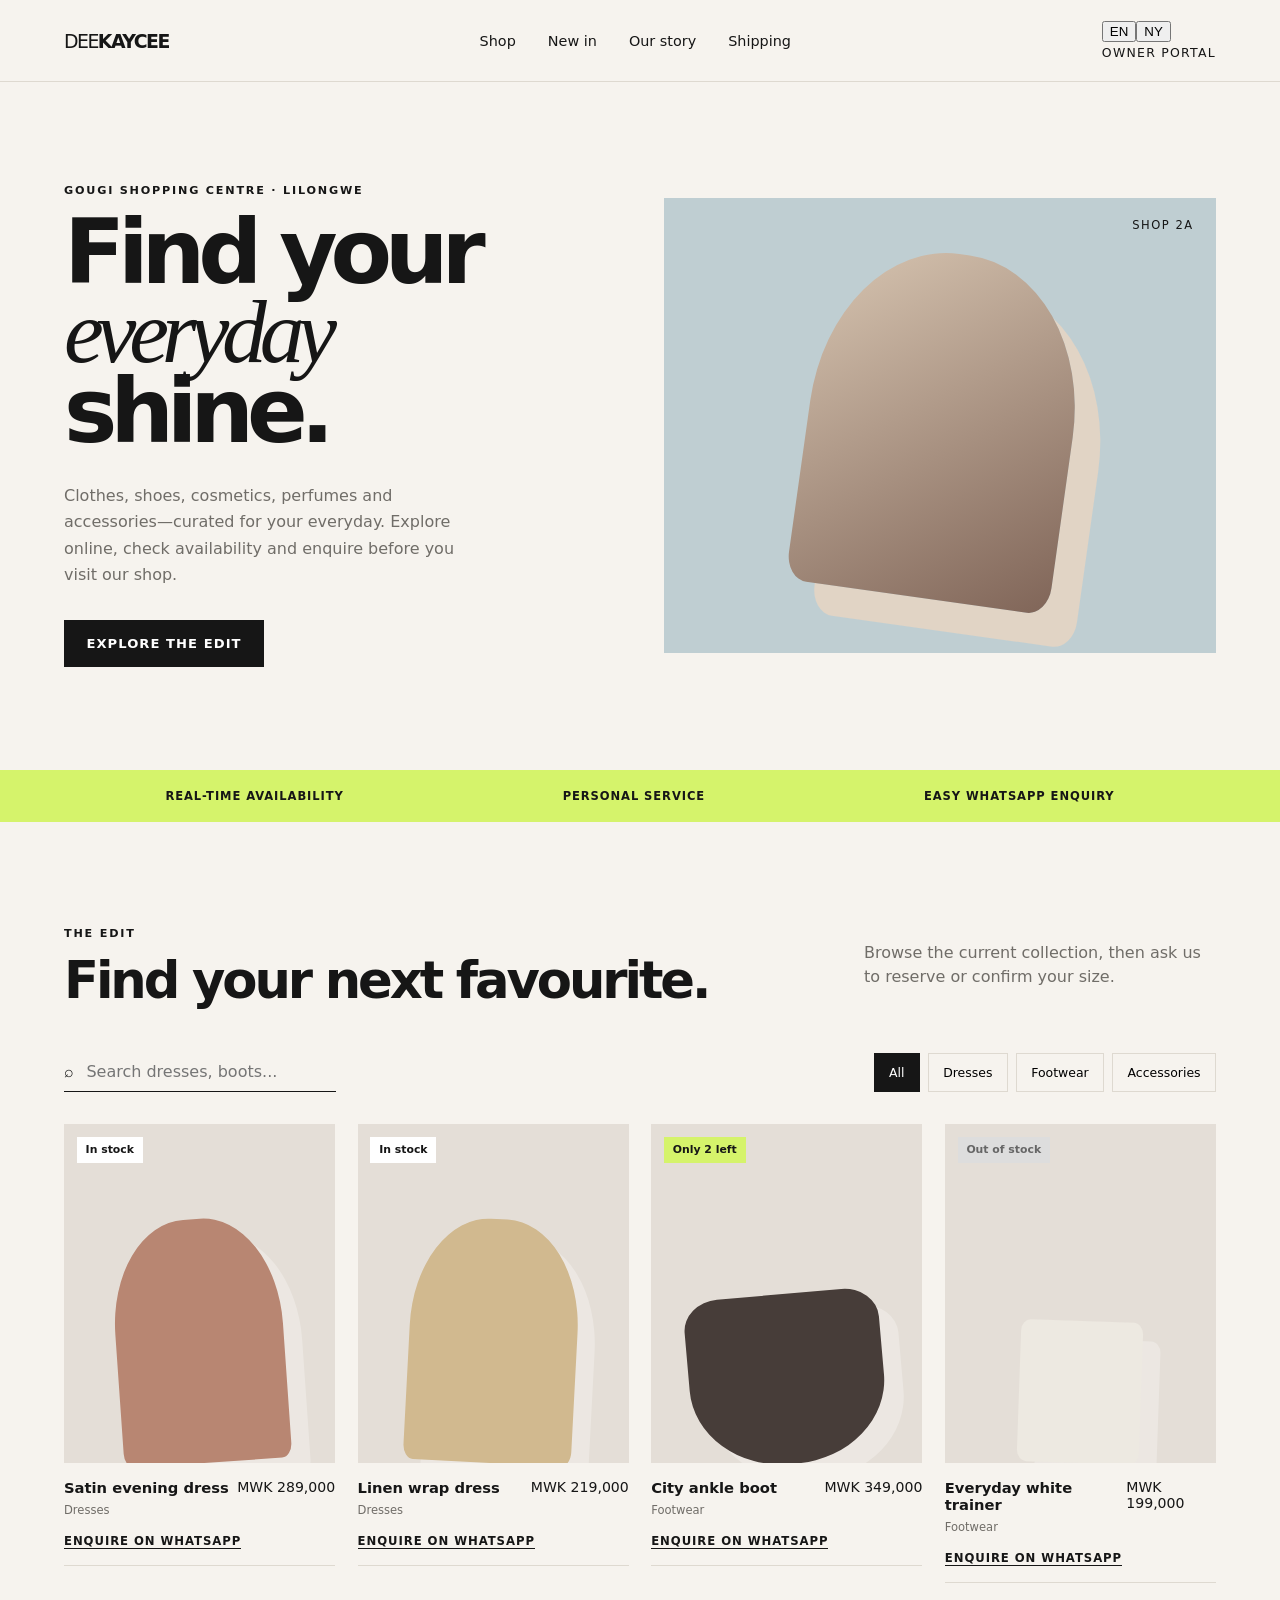
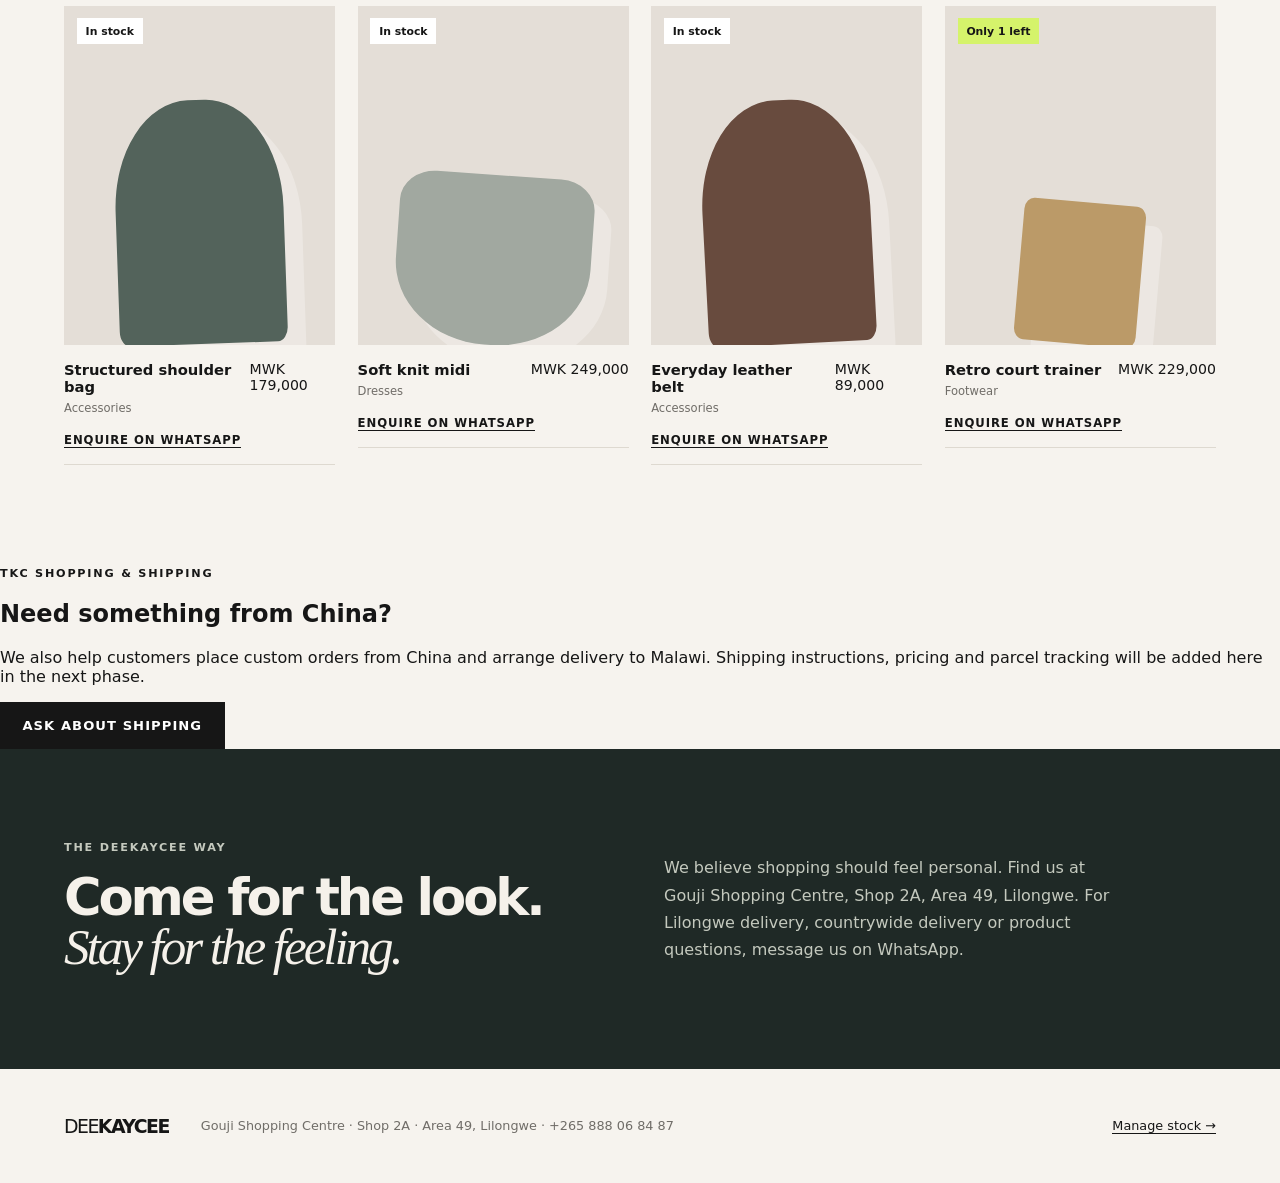
==== index.html @ 02fff039 "Localize storefront for Lilongwe and add shipping section" ====
<!doctype html>
<html lang="en"><head>
<meta charset="utf-8"><meta name="viewport" content="width=device-width, initial-scale=1">
<title>DEEKAYCEE Shopping &amp; Shipping | Fashion, cosmetics &amp; perfumes in Lilongwe</title>
<meta name="description" content="DEEKAYCEE Shopping &amp; Shipping at Gouji Shopping Centre, Area 49, Lilongwe. Explore clothes, shoes, cosmetics, perfumes and accessories, check availability and enquire on WhatsApp.">
<link rel="canonical" href="https://deekaycee.shop/"><meta property="og:title" content="DEEKAYCEE | Fashion & footwear"><meta property="og:description" content="Find your next look, check availability and enquire on WhatsApp."><meta property="og:type" content="website"><link rel="stylesheet" href="assets/styles.css">
<script type="application/ld+json">{"@context":"https://schema.org","@type":"Store","name":"DEEKAYCEE Shopping & Shipping","description":"Clothes, shoes, cosmetics, perfumes and accessories in Lilongwe.","url":"https://deekaycee.shop/","telephone":"+265888068487","address":{"@type":"PostalAddress","streetAddress":"Gouji Shopping Centre, Shop 2A","addressLocality":"Area 49, Lilongwe","addressCountry":"MW"},"sameAs":["https://www.facebook.com/profile.php?id=100063691755286"]}</script></head>
<body><header class="site-header"><a class="brand" href="./" aria-label="DEEKAYCEE home"><span>DEE</span>KAYCEE</a><nav class="main-nav" aria-label="Main navigation"><a href="#shop" data-en="Shop" data-ny="Sitolosi">Shop</a><a href="#new-in" data-en="New in" data-ny="Zatsopano">New in</a><a href="#about" data-en="Our story" data-ny="Nkhani yathu">Our story</a><a href="#shipping" data-en="Shipping" data-ny="Kutumiza">Shipping</a></nav><div class="header-actions"><div class="language-switch" role="group" aria-label="Language"><button class="lang active" data-lang="en">EN</button><button class="lang" data-lang="ny">NY</button></div><a class="header-portal" href="admin.html">Owner portal</a></div></header>
<main><section class="hero" id="new-in"><div class="hero-copy"><p class="eyebrow">GOUGI SHOPPING CENTRE · LILONGWE</p><h1>Find your<br><em>everyday</em> shine.</h1><p class="hero-text" data-en="Clothes, shoes, cosmetics, perfumes and accessories—curated for your everyday. Explore online, check availability and enquire before you visit our shop." data-ny="Zovala, nsapato, zodzikongoletsera, mafuta onunkhira ndi zinthu zina—zosankhidwa kwa inu. Yang'anani pa intaneti, onani zomwe zilipo ndi kutifunsa musanabwere ku shopu.">Clothes, shoes, cosmetics, perfumes and accessories—curated for your everyday. Explore online, check availability and enquire before you visit our shop.</p><a class="button button-dark" href="#shop">Explore the edit</a></div><div class="hero-art" aria-label="Fashion editorial preview"><div class="hero-shape"></div><span>SHOP 2A</span></div></section>
<section class="trust-row" aria-label="Store benefits"><span>Real-time availability</span><span>Personal service</span><span>Easy WhatsApp enquiry</span></section>
<section class="shop-section" id="shop"><div class="section-heading"><div><p class="eyebrow">THE EDIT</p><h2>Find your next favourite.</h2></div><p class="section-note">Browse the current collection, then ask us to reserve or confirm your size.</p></div><div class="shop-controls"><label class="search-box"><span aria-hidden="true">⌕</span><input id="search" type="search" placeholder="Search dresses, boots..." aria-label="Search products"></label><div class="filters" role="group" aria-label="Filter products"><button class="filter active" data-category="all">All</button><button class="filter" data-category="Dresses">Dresses</button><button class="filter" data-category="Footwear">Footwear</button><button class="filter" data-category="Accessories">Accessories</button></div></div><div id="product-grid" class="product-grid" aria-live="polite"></div><p id="empty-state" class="empty-state" hidden>No pieces match that search yet.</p></section>
<section class="shipping-section" id="shipping"><p class="eyebrow">TKC SHOPPING & SHIPPING</p><h2>Need something from China?</h2><p>We also help customers place custom orders from China and arrange delivery to Malawi. Shipping instructions, pricing and parcel tracking will be added here in the next phase.</p><a class="button button-dark" href="https://wa.me/265888068487?text=Hi%20TKC%2C%20I%27d%20like%20to%20ask%20about%20shipping%20from%20China." target="_blank" rel="noopener">Ask about shipping</a></section>
<section class="story" id="about"><div><p class="eyebrow">THE DEEKAYCEE WAY</p><h2>Come for the look.<br><em>Stay for the feeling.</em></h2></div><p>We believe shopping should feel personal. Find us at Gouji Shopping Centre, Shop 2A, Area 49, Lilongwe. For Lilongwe delivery, countrywide delivery or product questions, message us on WhatsApp.</p></section></main>
<footer class="site-footer"><div class="brand"><span>DEE</span>KAYCEE</div><p>Gouji Shopping Centre · Shop 2A · Area 49, Lilongwe · +265 888 06 84 87</p><a href="admin.html">Manage stock →</a></footer><script src="assets/app.js"></script></body></html>
---- assets/styles.css ----
:root{--ink:#161616;--paper:#f6f3ee;--accent:#d5f36b;--muted:#706d68;--line:#ded9d0;font-family:Inter,ui-sans-serif,system-ui,-apple-system,BlinkMacSystemFont,"Segoe UI",sans-serif;color:var(--ink);background:var(--paper)}*{box-sizing:border-box}html{scroll-behavior:smooth}body{margin:0}a{color:inherit;text-decoration:none}.site-header{height:82px;display:flex;align-items:center;justify-content:space-between;padding:0 clamp(1.25rem,5vw,5.5rem);border-bottom:1px solid var(--line);background:var(--paper);position:sticky;top:0;z-index:5}.brand{font-size:1.18rem;font-weight:900;letter-spacing:-.08em}.brand span{font-weight:400}.main-nav{display:flex;gap:2rem;font-size:.9rem}.header-portal{font-size:.78rem;text-transform:uppercase;letter-spacing:.1em}.hero{display:grid;grid-template-columns:1fr 1fr;min-height:600px;padding:clamp(3rem,8vw,8rem) clamp(1.25rem,5vw,5.5rem);gap:3rem;align-items:center}.eyebrow{font-size:.7rem;letter-spacing:.16em;font-weight:700;margin:0 0 1rem}.hero h1{font-size:clamp(3.4rem,7vw,7rem);line-height:.88;letter-spacing:-.08em;margin:0 0 2rem}.hero em,h2 em{font-family:Georgia,serif;font-weight:400}.hero-text{max-width:26rem;line-height:1.65;color:var(--muted);margin-bottom:2rem}.button{display:inline-block;padding:1rem 1.4rem;font-size:.82rem;font-weight:700;text-transform:uppercase;letter-spacing:.08em}.button-dark{background:var(--ink);color:#fff}.hero-art{background:#bfced2;min-height:455px;position:relative;overflow:hidden;display:grid;place-items:center}.hero-art span{position:absolute;right:1.4rem;top:1.2rem;font-size:.72rem;letter-spacing:.13em}.hero-shape{width:48%;height:76%;background:linear-gradient(145deg,#d8c6b2,#806558);border-radius:48% 48% 8% 8%;transform:rotate(8deg);box-shadow:30px 30px 0 #e1d4c5}.trust-row{display:flex;justify-content:space-around;gap:1rem;padding:1.2rem clamp(1.25rem,5vw,5.5rem);background:var(--accent);font-size:.72rem;font-weight:700;letter-spacing:.08em;text-transform:uppercase}.shop-section{padding:clamp(4rem,8vw,8rem) clamp(1.25rem,5vw,5.5rem)}.section-heading{display:flex;justify-content:space-between;gap:2rem;align-items:end;margin-bottom:3rem}.section-heading h2,.story h2{font-size:clamp(2.3rem,4vw,4.4rem);line-height:.95;letter-spacing:-.06em;margin:0}.section-note{color:var(--muted);max-width:22rem;line-height:1.5}.shop-controls{display:flex;justify-content:space-between;gap:1rem;flex-wrap:wrap;margin-bottom:2rem}.search-box{display:flex;gap:.65rem;align-items:center;border-bottom:1px solid var(--ink);width:17rem;padding:.55rem 0}.search-box input{background:transparent;border:0;outline:0;font:inherit;width:100%}.filters{display:flex;gap:.5rem;flex-wrap:wrap}.filter{border:1px solid var(--line);background:transparent;padding:.6rem .9rem;cursor:pointer;font:inherit;font-size:.78rem}.filter.active,.filter:hover{background:var(--ink);color:white;border-color:var(--ink)}.product-grid{display:grid;grid-template-columns:repeat(4,1fr);gap:1.4rem}.product-card{min-width:0}.product-image{aspect-ratio:4/5;background:#e4ded7;display:flex;align-items:end;justify-content:center;overflow:hidden;position:relative}.product-image::after{content:"";width:62%;height:72%;background:var(--tone,#a98d7d);border-radius:45% 45% 6% 6%;transform:rotate(var(--tilt,0deg));box-shadow:18px 18px 0 rgba(255,255,255,.28)}.product-card:nth-child(3n) .product-image::after{border-radius:18% 18% 48% 48%;height:50%;width:72%}.product-card:nth-child(4n) .product-image::after{height:42%;width:45%;border-radius:8%}.availability{position:absolute;top:.8rem;left:.8rem;background:#fff;padding:.4rem .55rem;font-size:.68rem;font-weight:700;z-index:1}.availability.low{background:var(--accent)}.availability.out{background:#ddd;color:#666}.product-info{padding:1rem 0;border-bottom:1px solid var(--line)}.product-meta{display:flex;justify-content:space-between;gap:.5rem}.product-name{font-size:.92rem;font-weight:700}.product-price{font-size:.88rem}.product-category{font-size:.72rem;color:var(--muted);margin:.4rem 0}.enquire{display:inline-block;font-size:.73rem;font-weight:700;text-transform:uppercase;letter-spacing:.08em;margin-top:.7rem;border-bottom:1px solid}.empty-state{text-align:center;padding:3rem;color:var(--muted)}.story{display:grid;grid-template-columns:1fr 1fr;gap:3rem;padding:clamp(3rem,7vw,7rem) clamp(1.25rem,5vw,5.5rem);background:#1f2926;color:#f5f1ea}.story p{max-width:28rem;line-height:1.7;color:#c4c9be;align-self:end}.site-footer{padding:2.3rem clamp(1.25rem,5vw,5.5rem);display:flex;gap:2rem;align-items:center;font-size:.8rem}.site-footer p{color:var(--muted);margin-right:auto}.site-footer a{border-bottom:1px solid}@media(max-width:800px){.main-nav{display:none}.hero{grid-template-columns:1fr;min-height:auto}.hero-art{min-height:360px}.trust-row{flex-direction:column;gap:.7rem}.section-heading,.story{grid-template-columns:1fr;display:grid}.product-grid{grid-template-columns:repeat(2,1fr)}.site-footer{flex-wrap:wrap}.site-footer p{width:100%;order:3}}@media(max-width:480px){.product-grid{gap:.8rem}.product-name{font-size:.8rem}.product-price{font-size:.78rem}.hero h1{font-size:3.3rem}}
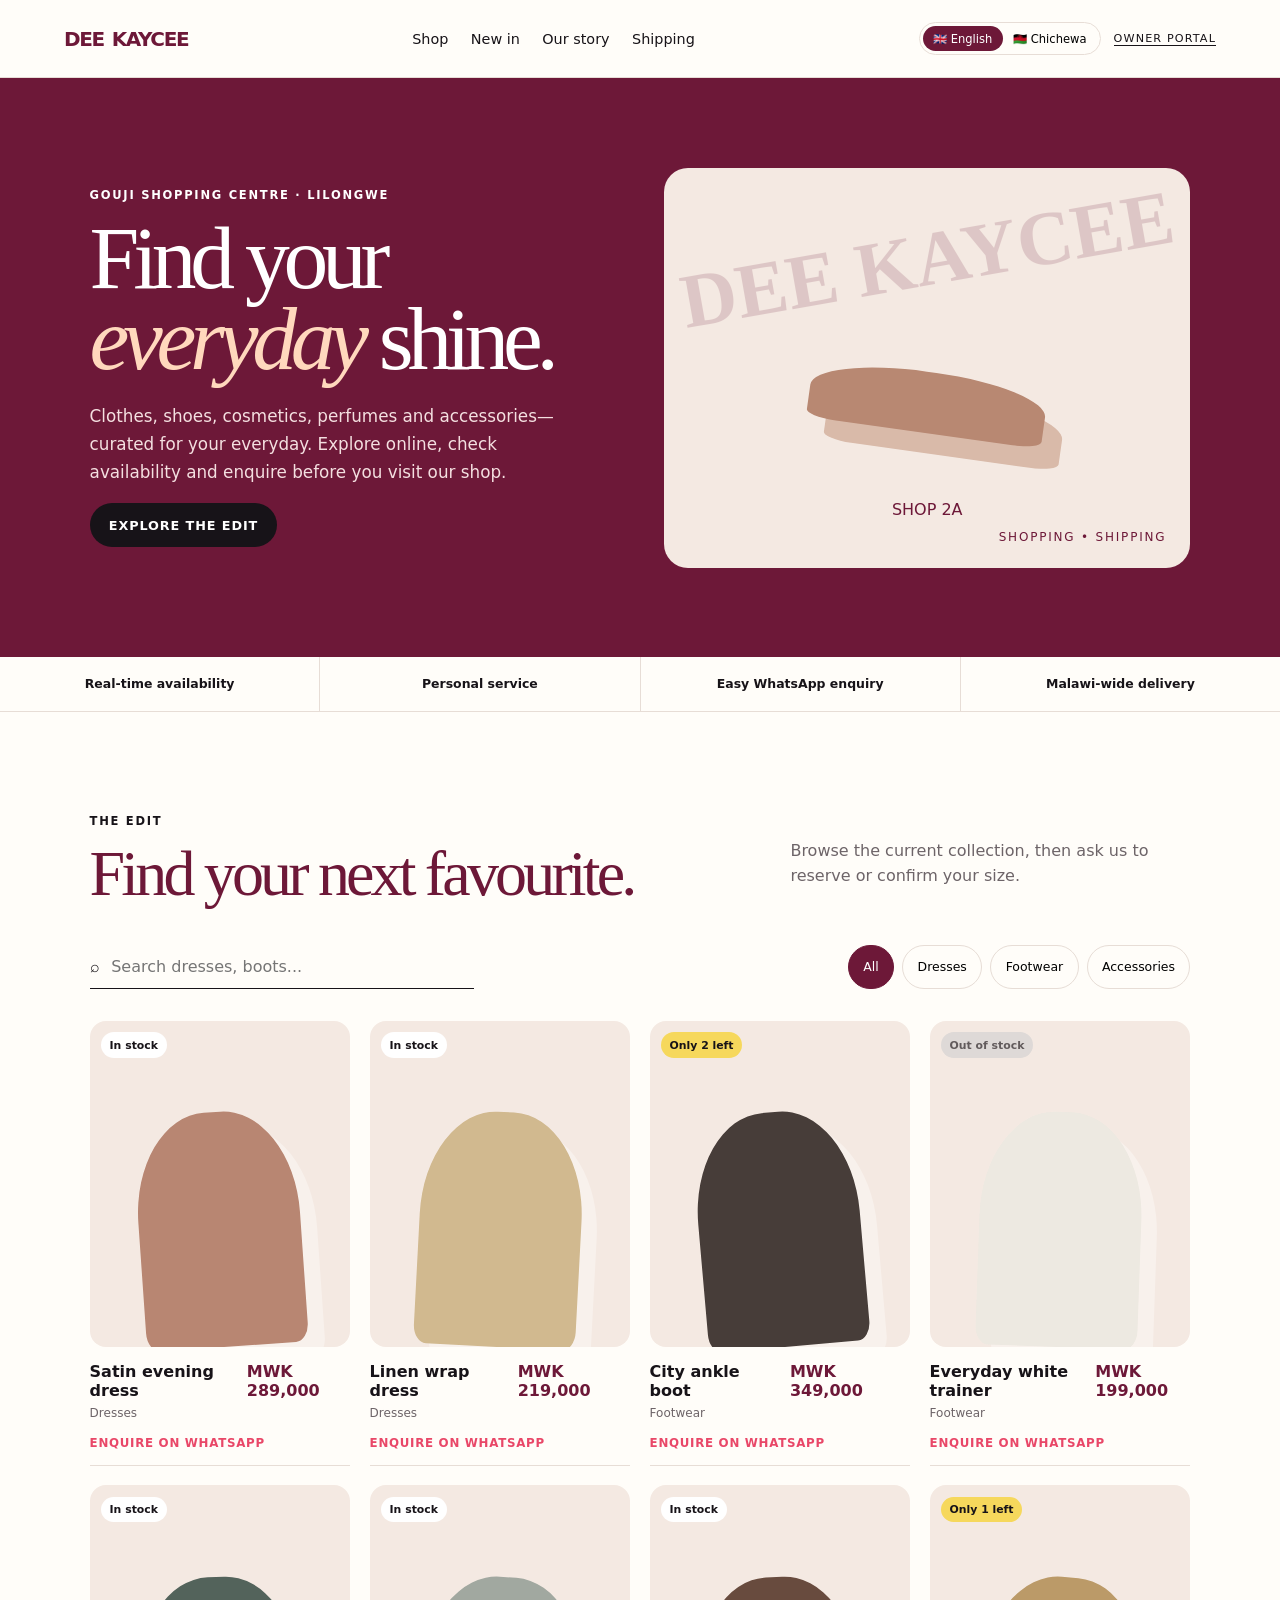
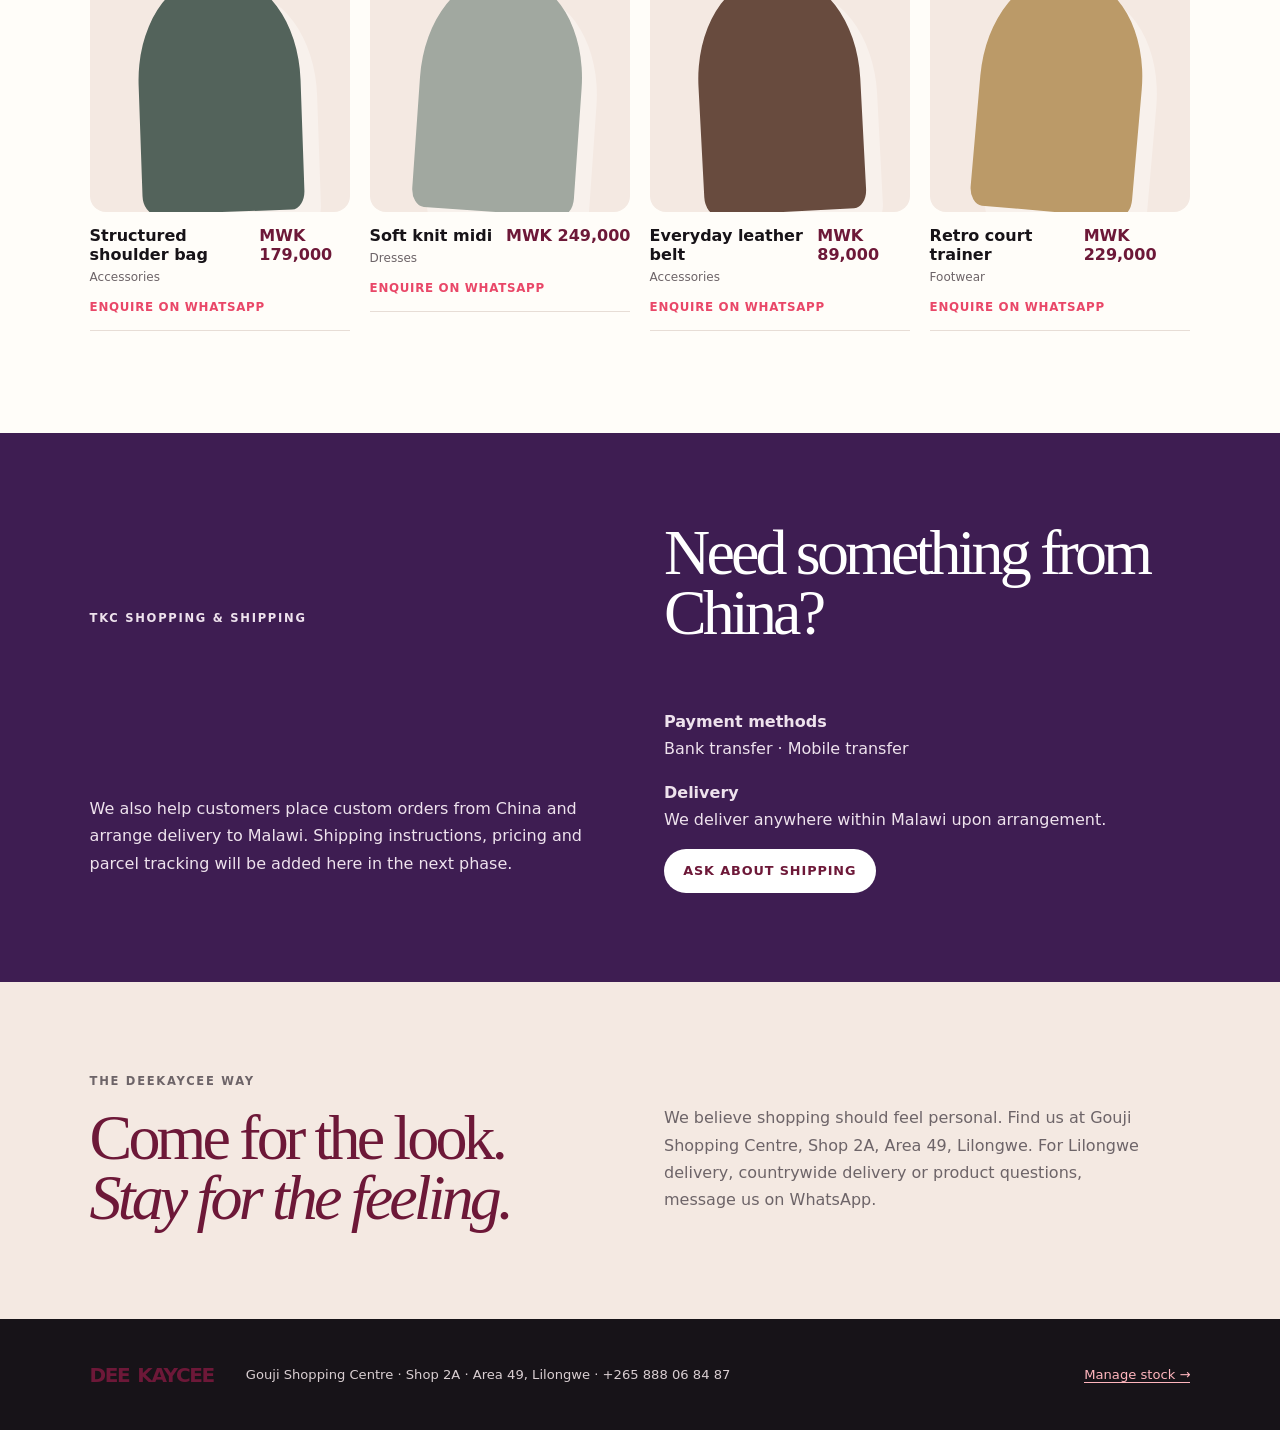
==== commit 005b512e: "Correct Gouji location and add payment and delivery details" ====
--- a/index.html
+++ b/index.html
@@ -5,10 +5,11 @@
 <meta name="description" content="DEEKAYCEE Shopping &amp; Shipping at Gouji Shopping Centre, Area 49, Lilongwe. Explore clothes, shoes, cosmetics, perfumes and accessories, check availability and enquire on WhatsApp.">
 <link rel="canonical" href="https://deekaycee.shop/"><meta property="og:title" content="DEEKAYCEE | Fashion & footwear"><meta property="og:description" content="Find your next look, check availability and enquire on WhatsApp."><meta property="og:type" content="website"><link rel="stylesheet" href="assets/styles.css">
 <script type="application/ld+json">{"@context":"https://schema.org","@type":"Store","name":"DEEKAYCEE Shopping & Shipping","description":"Clothes, shoes, cosmetics, perfumes and accessories in Lilongwe.","url":"https://deekaycee.shop/","telephone":"+265888068487","address":{"@type":"PostalAddress","streetAddress":"Gouji Shopping Centre, Shop 2A","addressLocality":"Area 49, Lilongwe","addressCountry":"MW"},"sameAs":["https://www.facebook.com/profile.php?id=100063691755286"]}</script></head>
-<body><header class="site-header"><a class="brand" href="./" aria-label="DEEKAYCEE home"><span>DEE</span>KAYCEE</a><nav class="main-nav" aria-label="Main navigation"><a href="#shop" data-en="Shop" data-ny="Sitolosi">Shop</a><a href="#new-in" data-en="New in" data-ny="Zatsopano">New in</a><a href="#about" data-en="Our story" data-ny="Nkhani yathu">Our story</a><a href="#shipping" data-en="Shipping" data-ny="Kutumiza">Shipping</a></nav><div class="header-actions"><div class="language-switch" role="group" aria-label="Language"><button class="lang active" data-lang="en">EN</button><button class="lang" data-lang="ny">NY</button></div><a class="header-portal" href="admin.html">Owner portal</a></div></header>
-<main><section class="hero" id="new-in"><div class="hero-copy"><p class="eyebrow">GOUGI SHOPPING CENTRE · LILONGWE</p><h1>Find your<br><em>everyday</em> shine.</h1><p class="hero-text" data-en="Clothes, shoes, cosmetics, perfumes and accessories—curated for your everyday. Explore online, check availability and enquire before you visit our shop." data-ny="Zovala, nsapato, zodzikongoletsera, mafuta onunkhira ndi zinthu zina—zosankhidwa kwa inu. Yang'anani pa intaneti, onani zomwe zilipo ndi kutifunsa musanabwere ku shopu.">Clothes, shoes, cosmetics, perfumes and accessories—curated for your everyday. Explore online, check availability and enquire before you visit our shop.</p><a class="button button-dark" href="#shop">Explore the edit</a></div><div class="hero-art" aria-label="Fashion editorial preview"><div class="hero-shape"></div><span>SHOP 2A</span></div></section>
-<section class="trust-row" aria-label="Store benefits"><span>Real-time availability</span><span>Personal service</span><span>Easy WhatsApp enquiry</span></section>
+<body><header class="site-header"><a class="brand" href="./" aria-label="DEEKAYCEE home"><span>DEE</span>KAYCEE</a><nav class="main-nav" aria-label="Main navigation"><a href="#shop" data-en="Shop" data-ny="Sitolosi">Shop</a><a href="#new-in" data-en="New in" data-ny="Zatsopano">New in</a><a href="#about" data-en="Our story" data-ny="Nkhani yathu">Our story</a><a href="#shipping" data-en="Shipping" data-ny="Kutumiza">Shipping</a></nav><div class="header-actions"><div class="language-switch" role="group" aria-label="Language"><button class="lang active" data-lang="en"><span aria-hidden="true">🇬🇧</span> English</button><button class="lang" data-lang="ny"><span aria-hidden="true">🇲🇼</span> Chichewa</button></div><a class="header-portal" href="admin.html">Owner portal</a></div></header>
+<main><section class="hero" id="new-in"><div class="hero-copy"><p class="eyebrow">GOUJI SHOPPING CENTRE · LILONGWE</p><h1>Find your<br><em>everyday</em> shine.</h1><p class="hero-text" data-en="Clothes, shoes, cosmetics, perfumes and accessories—curated for your everyday. Explore online, check availability and enquire before you visit our shop." data-ny="Zovala, nsapato, zodzikongoletsera, mafuta onunkhira ndi zinthu zina—zosankhidwa kwa inu. Yang'anani pa intaneti, onani zomwe zilipo ndi kutifunsa musanabwere ku shopu.">Clothes, shoes, cosmetics, perfumes and accessories—curated for your everyday. Explore online, check availability and enquire before you visit our shop.</p><a class="button button-dark" href="#shop">Explore the edit</a></div><div class="hero-art" aria-label="Fashion editorial preview"><div class="hero-shape"></div><span>SHOP 2A</span></div></section>
+<section class="trust-row" aria-label="Store benefits"><span>Real-time availability</span><span>Personal service</span><span>Easy WhatsApp enquiry</span><span>Malawi-wide delivery</span></section>
 <section class="shop-section" id="shop"><div class="section-heading"><div><p class="eyebrow">THE EDIT</p><h2>Find your next favourite.</h2></div><p class="section-note">Browse the current collection, then ask us to reserve or confirm your size.</p></div><div class="shop-controls"><label class="search-box"><span aria-hidden="true">⌕</span><input id="search" type="search" placeholder="Search dresses, boots..." aria-label="Search products"></label><div class="filters" role="group" aria-label="Filter products"><button class="filter active" data-category="all">All</button><button class="filter" data-category="Dresses">Dresses</button><button class="filter" data-category="Footwear">Footwear</button><button class="filter" data-category="Accessories">Accessories</button></div></div><div id="product-grid" class="product-grid" aria-live="polite"></div><p id="empty-state" class="empty-state" hidden>No pieces match that search yet.</p></section>
-<section class="shipping-section" id="shipping"><p class="eyebrow">TKC SHOPPING & SHIPPING</p><h2>Need something from China?</h2><p>We also help customers place custom orders from China and arrange delivery to Malawi. Shipping instructions, pricing and parcel tracking will be added here in the next phase.</p><a class="button button-dark" href="https://wa.me/265888068487?text=Hi%20TKC%2C%20I%27d%20like%20to%20ask%20about%20shipping%20from%20China." target="_blank" rel="noopener">Ask about shipping</a></section>
+<section class="shipping-section" id="shipping"><p class="eyebrow">TKC SHOPPING & SHIPPING</p><h2>Need something from China?</h2><p>We also help customers place custom orders from China and arrange delivery to Malawi. Shipping instructions, pricing and parcel tracking will be added here in the next phase.</p><div><p><strong>Payment methods</strong><br>Bank transfer · Mobile transfer</p><p><strong>Delivery</strong><br>We deliver anywhere within Malawi upon arrangement.</p><a class="button button-light" href="https://wa.me/265888068487?text=Hi%20TKC%2C%20I%27d%20like%20to%20ask%20about%20shipping%20from%20China." target="_blank" rel="noopener">Ask about shipping</a></div></section>
 <section class="story" id="about"><div><p class="eyebrow">THE DEEKAYCEE WAY</p><h2>Come for the look.<br><em>Stay for the feeling.</em></h2></div><p>We believe shopping should feel personal. Find us at Gouji Shopping Centre, Shop 2A, Area 49, Lilongwe. For Lilongwe delivery, countrywide delivery or product questions, message us on WhatsApp.</p></section></main>
-<footer class="site-footer"><div class="brand"><span>DEE</span>KAYCEE</div><p>Gouji Shopping Centre · Shop 2A · Area 49, Lilongwe · +265 888 06 84 87</p><a href="admin.html">Manage stock →</a></footer><script src="assets/app.js"></script></body></html>
+<footer class="site-footer"><div class="brand"><span>DEE</span>KAYCEE</div><p>Gouji Shopping Centre · Shop 2A · Area 49, Lilongwe · +265 888 06 84 87</p><a href="admin.html">Manage stock →</a></footer><script src="assets/app.js"></script></body></html>
+
--- a/assets/styles.css
+++ b/assets/styles.css
@@ -1,2 +1,2 @@
-:root{--ink:#161616;--paper:#f6f3ee;--accent:#d5f36b;--muted:#706d68;--line:#ded9d0;font-family:Inter,ui-sans-serif,system-ui,-apple-system,BlinkMacSystemFont,"Segoe UI",sans-serif;color:var(--ink);background:var(--paper)}*{box-sizing:border-box}html{scroll-behavior:smooth}body{margin:0}a{color:inherit;text-decoration:none}.site-header{height:82px;display:flex;align-items:center;justify-content:space-between;padding:0 clamp(1.25rem,5vw,5.5rem);border-bottom:1px solid var(--line);background:var(--paper);position:sticky;top:0;z-index:5}.brand{font-size:1.18rem;font-weight:900;letter-spacing:-.08em}.brand span{font-weight:400}.main-nav{display:flex;gap:2rem;font-size:.9rem}.header-portal{font-size:.78rem;text-transform:uppercase;letter-spacing:.1em}.hero{display:grid;grid-template-columns:1fr 1fr;min-height:600px;padding:clamp(3rem,8vw,8rem) clamp(1.25rem,5vw,5.5rem);gap:3rem;align-items:center}.eyebrow{font-size:.7rem;letter-spacing:.16em;font-weight:700;margin:0 0 1rem}.hero h1{font-size:clamp(3.4rem,7vw,7rem);line-height:.88;letter-spacing:-.08em;margin:0 0 2rem}.hero em,h2 em{font-family:Georgia,serif;font-weight:400}.hero-text{max-width:26rem;line-height:1.65;color:var(--muted);margin-bottom:2rem}.button{display:inline-block;padding:1rem 1.4rem;font-size:.82rem;font-weight:700;text-transform:uppercase;letter-spacing:.08em}.button-dark{background:var(--ink);color:#fff}.hero-art{background:#bfced2;min-height:455px;position:relative;overflow:hidden;display:grid;place-items:center}.hero-art span{position:absolute;right:1.4rem;top:1.2rem;font-size:.72rem;letter-spacing:.13em}.hero-shape{width:48%;height:76%;background:linear-gradient(145deg,#d8c6b2,#806558);border-radius:48% 48% 8% 8%;transform:rotate(8deg);box-shadow:30px 30px 0 #e1d4c5}.trust-row{display:flex;justify-content:space-around;gap:1rem;padding:1.2rem clamp(1.25rem,5vw,5.5rem);background:var(--accent);font-size:.72rem;font-weight:700;letter-spacing:.08em;text-transform:uppercase}.shop-section{padding:clamp(4rem,8vw,8rem) clamp(1.25rem,5vw,5.5rem)}.section-heading{display:flex;justify-content:space-between;gap:2rem;align-items:end;margin-bottom:3rem}.section-heading h2,.story h2{font-size:clamp(2.3rem,4vw,4.4rem);line-height:.95;letter-spacing:-.06em;margin:0}.section-note{color:var(--muted);max-width:22rem;line-height:1.5}.shop-controls{display:flex;justify-content:space-between;gap:1rem;flex-wrap:wrap;margin-bottom:2rem}.search-box{display:flex;gap:.65rem;align-items:center;border-bottom:1px solid var(--ink);width:17rem;padding:.55rem 0}.search-box input{background:transparent;border:0;outline:0;font:inherit;width:100%}.filters{display:flex;gap:.5rem;flex-wrap:wrap}.filter{border:1px solid var(--line);background:transparent;padding:.6rem .9rem;cursor:pointer;font:inherit;font-size:.78rem}.filter.active,.filter:hover{background:var(--ink);color:white;border-color:var(--ink)}.product-grid{display:grid;grid-template-columns:repeat(4,1fr);gap:1.4rem}.product-card{min-width:0}.product-image{aspect-ratio:4/5;background:#e4ded7;display:flex;align-items:end;justify-content:center;overflow:hidden;position:relative}.product-image::after{content:"";width:62%;height:72%;background:var(--tone,#a98d7d);border-radius:45% 45% 6% 6%;transform:rotate(var(--tilt,0deg));box-shadow:18px 18px 0 rgba(255,255,255,.28)}.product-card:nth-child(3n) .product-image::after{border-radius:18% 18% 48% 48%;height:50%;width:72%}.product-card:nth-child(4n) .product-image::after{height:42%;width:45%;border-radius:8%}.availability{position:absolute;top:.8rem;left:.8rem;background:#fff;padding:.4rem .55rem;font-size:.68rem;font-weight:700;z-index:1}.availability.low{background:var(--accent)}.availability.out{background:#ddd;color:#666}.product-info{padding:1rem 0;border-bottom:1px solid var(--line)}.product-meta{display:flex;justify-content:space-between;gap:.5rem}.product-name{font-size:.92rem;font-weight:700}.product-price{font-size:.88rem}.product-category{font-size:.72rem;color:var(--muted);margin:.4rem 0}.enquire{display:inline-block;font-size:.73rem;font-weight:700;text-transform:uppercase;letter-spacing:.08em;margin-top:.7rem;border-bottom:1px solid}.empty-state{text-align:center;padding:3rem;color:var(--muted)}.story{display:grid;grid-template-columns:1fr 1fr;gap:3rem;padding:clamp(3rem,7vw,7rem) clamp(1.25rem,5vw,5.5rem);background:#1f2926;color:#f5f1ea}.story p{max-width:28rem;line-height:1.7;color:#c4c9be;align-self:end}.site-footer{padding:2.3rem clamp(1.25rem,5vw,5.5rem);display:flex;gap:2rem;align-items:center;font-size:.8rem}.site-footer p{color:var(--muted);margin-right:auto}.site-footer a{border-bottom:1px solid}@media(max-width:800px){.main-nav{display:none}.hero{grid-template-columns:1fr;min-height:auto}.hero-art{min-height:360px}.trust-row{flex-direction:column;gap:.7rem}.section-heading,.story{grid-template-columns:1fr;display:grid}.product-grid{grid-template-columns:repeat(2,1fr)}.site-footer{flex-wrap:wrap}.site-footer p{width:100%;order:3}}@media(max-width:480px){.product-grid{gap:.8rem}.product-name{font-size:.8rem}.product-price{font-size:.78rem}.hero h1{font-size:3.3rem}}
+:root{--ink:#171318;--cream:#fbf8f2;--paper:#fffdf9;--burgundy:#6d1838;--purple:#3e1d52;--coral:#e94768;--muted:#6d6468;--line:#e7ddd6;--soft:#f4e9e2;font-family:Inter,ui-sans-serif,system-ui,-apple-system,"Segoe UI",sans-serif;color:var(--ink);background:var(--cream)}*{box-sizing:border-box}html{scroll-behavior:smooth}body{margin:0;background:var(--cream)}a{color:inherit;text-decoration:none}button,input{font:inherit}.site-header{position:sticky;top:0;z-index:10;min-height:78px;display:flex;align-items:center;gap:2rem;padding:.8rem clamp(1rem,5vw,5rem);background:rgba(255,253,249,.96);border-bottom:1px solid var(--line)}.brand{display:flex;align-items:center;gap:.5rem;font-weight:900;letter-spacing:-.07em;font-size:1.25rem;color:var(--burgundy)}.brand-mark{display:grid;place-items:center;width:2rem;height:2rem;border-radius:50%;background:var(--purple);color:#fff;font-size:.9rem;letter-spacing:0}.main-nav{display:flex;gap:1.4rem;margin:auto;font-size:.9rem}.main-nav a:hover{color:var(--coral)}.header-actions{display:flex;align-items:center;gap:.8rem}.language-switch{display:flex;border:1px solid var(--line);border-radius:999px;padding:.18rem}.lang{border:0;background:transparent;border-radius:999px;padding:.35rem .65rem;font-size:.72rem;cursor:pointer}.lang.active{background:var(--burgundy);color:#fff}.header-portal{font-size:.7rem;text-transform:uppercase;letter-spacing:.1em;border-bottom:1px solid}.hero{display:grid;grid-template-columns:1fr 1fr;min-height:570px;align-items:center;gap:3rem;padding:clamp(3rem,7vw,7rem) clamp(1rem,7vw,7rem);background:var(--burgundy);color:#fff}.eyebrow{font-size:.72rem;letter-spacing:.15em;font-weight:800;text-transform:uppercase;margin:0 0 1rem}.hero h1{font-family:Georgia,serif;font-weight:400;font-size:clamp(3.3rem,7vw,7rem);line-height:.9;letter-spacing:-.07em;margin:0 0 1.5rem}.hero h1 em{color:#ffd8bd}.hero-text{max-width:31rem;color:#f4dfe0;line-height:1.65;font-size:1.05rem}.hero-cta{display:flex;gap:.8rem;flex-wrap:wrap;margin-top:2rem}.button{display:inline-block;padding:.9rem 1.2rem;border-radius:999px;font-size:.8rem;font-weight:800;text-transform:uppercase;letter-spacing:.07em}.button-dark{background:var(--ink);color:#fff}.button-light{background:#fff;color:var(--burgundy)}.button-outline{border:1px solid currentColor}.hero-art{min-height:400px;position:relative;overflow:hidden;background:var(--soft);border-radius:1.5rem;color:var(--burgundy);display:grid;place-items:center}.hero-art:before{content:"DEE KAYCEE";font-family:Georgia,serif;font-size:clamp(2.4rem,6vw,6rem);font-weight:700;transform:rotate(-10deg);opacity:.16}.hero-art:after{content:"SHOPPING  •  SHIPPING";position:absolute;bottom:1.5rem;right:1.5rem;font-size:.75rem;letter-spacing:.15em}.hero-shape{width:45%;height:62%;background:#b88872;border-radius:48% 48% 12% 12%;transform:rotate(8deg);box-shadow:20px 20px 0 #d9baa9}.trust-row{display:grid;grid-template-columns:repeat(4,1fr);gap:1px;background:var(--line);border-bottom:1px solid var(--line)}.trust-row span{padding:1.2rem;text-align:center;background:var(--paper);font-size:.78rem;font-weight:800}.shop-section{padding:clamp(4rem,8vw,8rem) clamp(1rem,7vw,7rem);background:var(--paper)}.section-heading{display:flex;justify-content:space-between;align-items:end;gap:2rem;margin-bottom:2.5rem}.section-heading h2,.story h2,.shipping-section h2{font-family:Georgia,serif;font-size:clamp(2.3rem,5vw,5rem);font-weight:400;line-height:.95;letter-spacing:-.06em;margin:0;color:var(--burgundy)}.section-note{max-width:25rem;color:var(--muted);line-height:1.6}.shop-controls{display:flex;justify-content:space-between;gap:1rem;flex-wrap:wrap;margin-bottom:2rem}.search-box{display:flex;align-items:center;gap:.6rem;max-width:24rem;flex:1;border-bottom:1px solid var(--ink);padding:.7rem 0}.search-box input{width:100%;border:0;outline:0;background:transparent}.filters{display:flex;gap:.5rem;flex-wrap:wrap}.filter{border:1px solid var(--line);border-radius:999px;background:transparent;padding:.55rem .9rem;cursor:pointer;font-size:.78rem}.filter.active,.filter:hover{background:var(--burgundy);border-color:var(--burgundy);color:#fff}.product-grid{display:grid;grid-template-columns:repeat(4,1fr);gap:1.2rem}.product-image{aspect-ratio:4/5;background:var(--soft);display:flex;align-items:end;justify-content:center;overflow:hidden;position:relative;border-radius:1rem}.product-image:after{content:"";width:62%;height:72%;background:var(--tone,#a98d7d);border-radius:45% 45% 8% 8%;transform:rotate(var(--tilt,0deg));box-shadow:16px 16px 0 rgba(255,255,255,.35)}.availability{position:absolute;z-index:1;top:.7rem;left:.7rem;background:#fff;padding:.4rem .55rem;border-radius:999px;font-size:.68rem;font-weight:800}.availability.low{background:#f6d85c}.availability.out{background:#ded9d7;color:#625b5c}.product-info{padding:.9rem 0;border-bottom:1px solid var(--line)}.product-meta{display:flex;justify-content:space-between;gap:.5rem}.product-name{font-weight:800}.product-price{font-weight:800;color:var(--burgundy)}.product-category{font-size:.75rem;color:var(--muted);margin:.4rem 0}.enquire{display:inline-block;margin-top:.6rem;color:var(--coral);font-size:.74rem;font-weight:800;text-transform:uppercase;letter-spacing:.06em}.shipping-section{display:grid;grid-template-columns:1fr 1fr;gap:3rem;align-items:end;padding:clamp(3rem,7vw,7rem) clamp(1rem,7vw,7rem);background:var(--purple);color:#fff}.shipping-section h2{color:#fff}.shipping-section p{max-width:32rem;line-height:1.7;color:#eee2ed}.story{display:grid;grid-template-columns:1fr 1fr;gap:3rem;padding:clamp(3rem,7vw,7rem) clamp(1rem,7vw,7rem);background:var(--soft)}.story p{max-width:30rem;line-height:1.7;color:var(--muted);align-self:end}.site-footer{display:flex;gap:2rem;align-items:center;padding:2.2rem clamp(1rem,7vw,7rem);background:var(--ink);color:#fff;font-size:.82rem}.site-footer p{margin-right:auto;color:#d9ced1}.site-footer a{color:#ffb5bd;border-bottom:1px solid}@media(max-width:850px){.site-header{flex-wrap:wrap}.main-nav{order:3;width:100%;justify-content:space-between;overflow:auto;margin:0}.hero{grid-template-columns:1fr;padding-top:4rem}.hero-art{min-height:300px}.trust-row{grid-template-columns:repeat(2,1fr)}.section-heading,.shipping-section,.story{grid-template-columns:1fr}.product-grid{grid-template-columns:repeat(2,1fr)}.site-footer{flex-wrap:wrap}.site-footer p{width:100%;order:3}}@media(max-width:500px){.header-portal{display:none}.hero h1{font-size:3.5rem}.product-grid{gap:.8rem}.product-name{font-size:.82rem}.product-price{font-size:.78rem}.trust-row span{font-size:.68rem;padding:.9rem .4rem}}
 
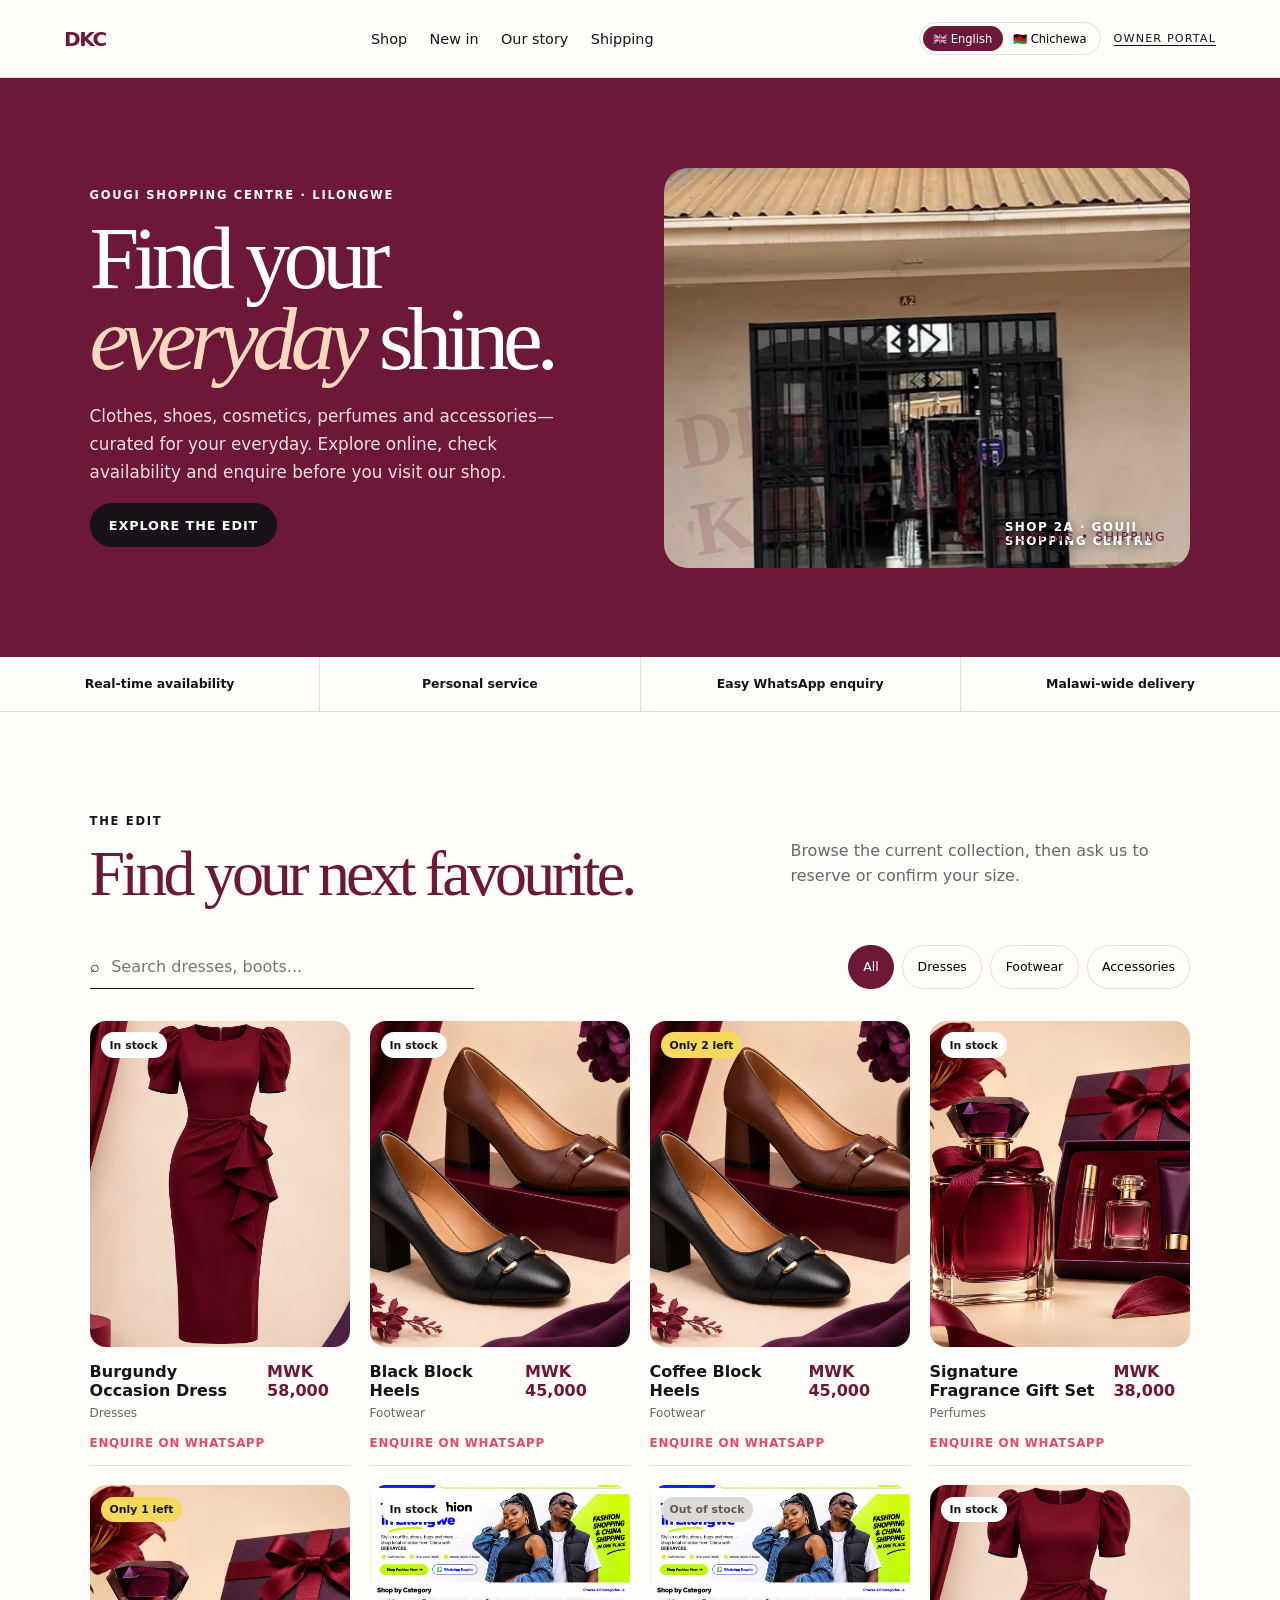
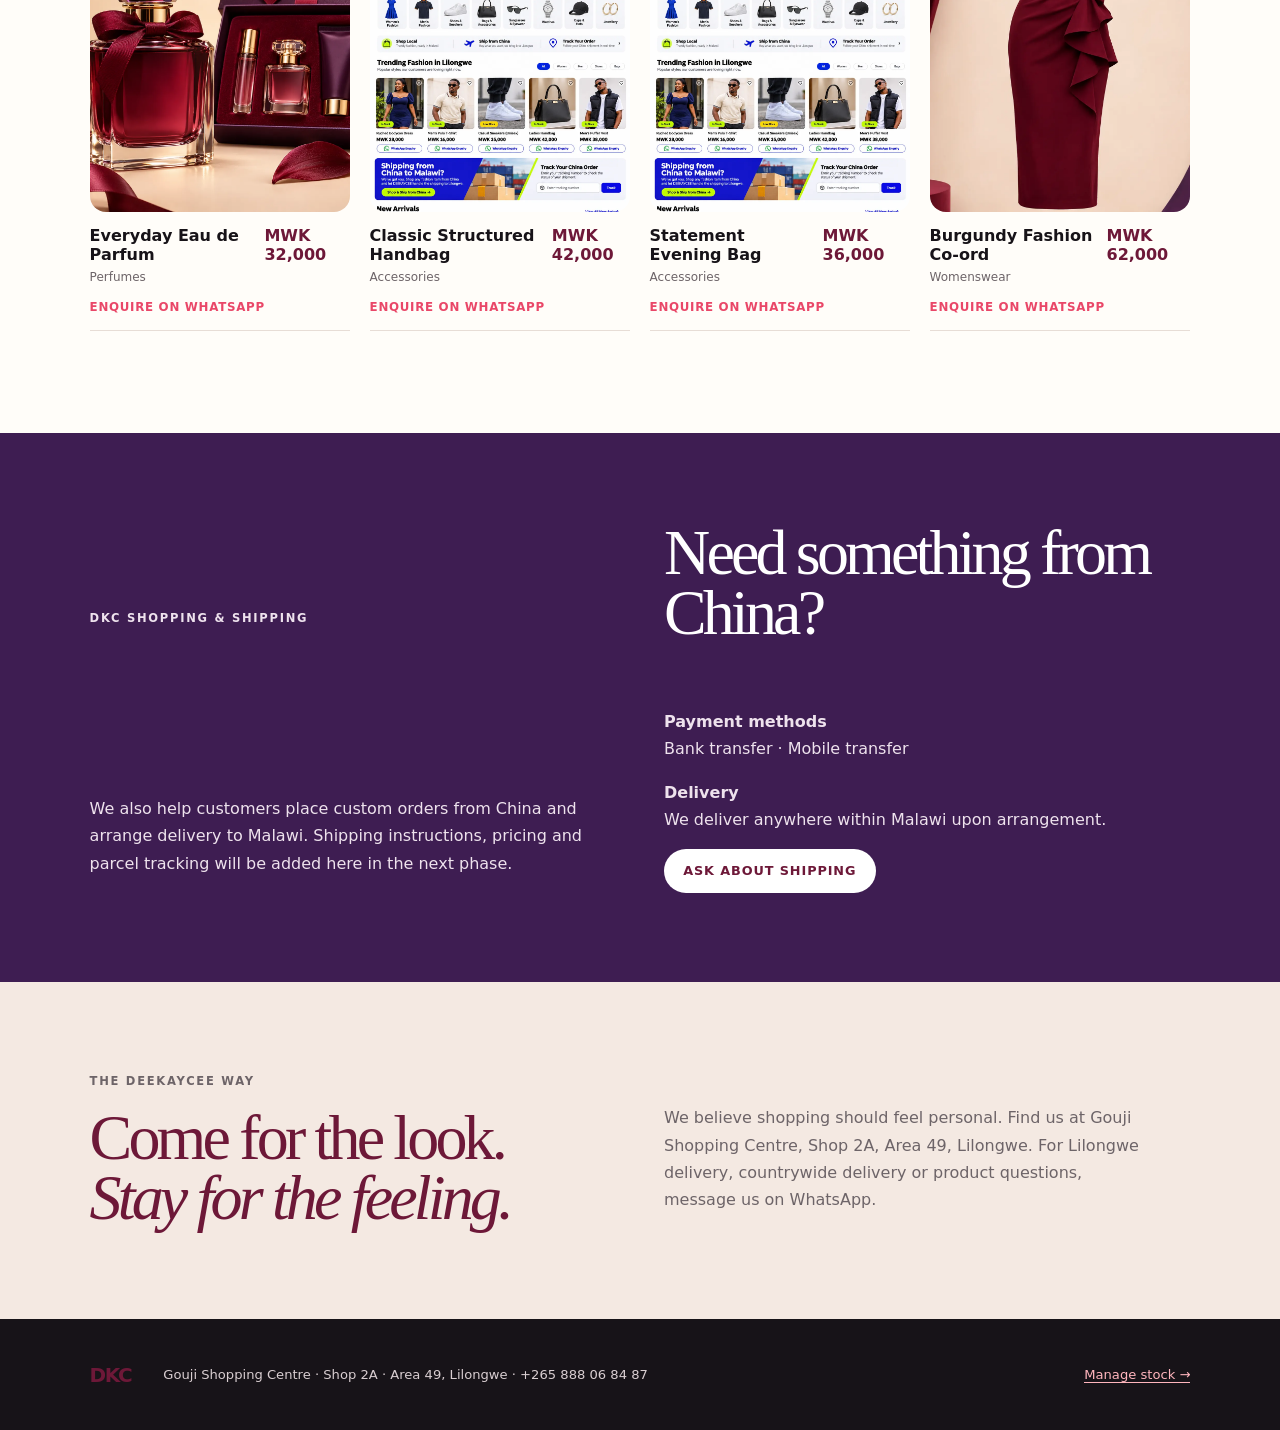
==== commit c3d7e3bb: "Add shop front branding and DKC enquiry copy" ====
--- a/index.html
+++ b/index.html
@@ -1,15 +1,14 @@
-<!doctype html>
-<html lang="en"><head>
-<meta charset="utf-8"><meta name="viewport" content="width=device-width, initial-scale=1">
-<title>DEEKAYCEE Shopping &amp; Shipping | Fashion, cosmetics &amp; perfumes in Lilongwe</title>
-<meta name="description" content="DEEKAYCEE Shopping &amp; Shipping at Gouji Shopping Centre, Area 49, Lilongwe. Explore clothes, shoes, cosmetics, perfumes and accessories, check availability and enquire on WhatsApp.">
-<link rel="canonical" href="https://deekaycee.shop/"><meta property="og:title" content="DEEKAYCEE | Fashion & footwear"><meta property="og:description" content="Find your next look, check availability and enquire on WhatsApp."><meta property="og:type" content="website"><link rel="stylesheet" href="assets/styles.css">
-<script type="application/ld+json">{"@context":"https://schema.org","@type":"Store","name":"DEEKAYCEE Shopping & Shipping","description":"Clothes, shoes, cosmetics, perfumes and accessories in Lilongwe.","url":"https://deekaycee.shop/","telephone":"+265888068487","address":{"@type":"PostalAddress","streetAddress":"Gouji Shopping Centre, Shop 2A","addressLocality":"Area 49, Lilongwe","addressCountry":"MW"},"sameAs":["https://www.facebook.com/profile.php?id=100063691755286"]}</script></head>
-<body><header class="site-header"><a class="brand" href="./" aria-label="DEEKAYCEE home"><span>DEE</span>KAYCEE</a><nav class="main-nav" aria-label="Main navigation"><a href="#shop" data-en="Shop" data-ny="Sitolosi">Shop</a><a href="#new-in" data-en="New in" data-ny="Zatsopano">New in</a><a href="#about" data-en="Our story" data-ny="Nkhani yathu">Our story</a><a href="#shipping" data-en="Shipping" data-ny="Kutumiza">Shipping</a></nav><div class="header-actions"><div class="language-switch" role="group" aria-label="Language"><button class="lang active" data-lang="en"><span aria-hidden="true">🇬🇧</span> English</button><button class="lang" data-lang="ny"><span aria-hidden="true">🇲🇼</span> Chichewa</button></div><a class="header-portal" href="admin.html">Owner portal</a></div></header>
-<main><section class="hero" id="new-in"><div class="hero-copy"><p class="eyebrow">GOUJI SHOPPING CENTRE · LILONGWE</p><h1>Find your<br><em>everyday</em> shine.</h1><p class="hero-text" data-en="Clothes, shoes, cosmetics, perfumes and accessories—curated for your everyday. Explore online, check availability and enquire before you visit our shop." data-ny="Zovala, nsapato, zodzikongoletsera, mafuta onunkhira ndi zinthu zina—zosankhidwa kwa inu. Yang'anani pa intaneti, onani zomwe zilipo ndi kutifunsa musanabwere ku shopu.">Clothes, shoes, cosmetics, perfumes and accessories—curated for your everyday. Explore online, check availability and enquire before you visit our shop.</p><a class="button button-dark" href="#shop">Explore the edit</a></div><div class="hero-art" aria-label="Fashion editorial preview"><div class="hero-shape"></div><span>SHOP 2A</span></div></section>
-<section class="trust-row" aria-label="Store benefits"><span>Real-time availability</span><span>Personal service</span><span>Easy WhatsApp enquiry</span><span>Malawi-wide delivery</span></section>
-<section class="shop-section" id="shop"><div class="section-heading"><div><p class="eyebrow">THE EDIT</p><h2>Find your next favourite.</h2></div><p class="section-note">Browse the current collection, then ask us to reserve or confirm your size.</p></div><div class="shop-controls"><label class="search-box"><span aria-hidden="true">⌕</span><input id="search" type="search" placeholder="Search dresses, boots..." aria-label="Search products"></label><div class="filters" role="group" aria-label="Filter products"><button class="filter active" data-category="all">All</button><button class="filter" data-category="Dresses">Dresses</button><button class="filter" data-category="Footwear">Footwear</button><button class="filter" data-category="Accessories">Accessories</button></div></div><div id="product-grid" class="product-grid" aria-live="polite"></div><p id="empty-state" class="empty-state" hidden>No pieces match that search yet.</p></section>
-<section class="shipping-section" id="shipping"><p class="eyebrow">TKC SHOPPING & SHIPPING</p><h2>Need something from China?</h2><p>We also help customers place custom orders from China and arrange delivery to Malawi. Shipping instructions, pricing and parcel tracking will be added here in the next phase.</p><div><p><strong>Payment methods</strong><br>Bank transfer · Mobile transfer</p><p><strong>Delivery</strong><br>We deliver anywhere within Malawi upon arrangement.</p><a class="button button-light" href="https://wa.me/265888068487?text=Hi%20TKC%2C%20I%27d%20like%20to%20ask%20about%20shipping%20from%20China." target="_blank" rel="noopener">Ask about shipping</a></div></section>
-<section class="story" id="about"><div><p class="eyebrow">THE DEEKAYCEE WAY</p><h2>Come for the look.<br><em>Stay for the feeling.</em></h2></div><p>We believe shopping should feel personal. Find us at Gouji Shopping Centre, Shop 2A, Area 49, Lilongwe. For Lilongwe delivery, countrywide delivery or product questions, message us on WhatsApp.</p></section></main>
-<footer class="site-footer"><div class="brand"><span>DEE</span>KAYCEE</div><p>Gouji Shopping Centre · Shop 2A · Area 49, Lilongwe · +265 888 06 84 87</p><a href="admin.html">Manage stock →</a></footer><script src="assets/app.js"></script></body></html>
-
+<!doctype html>
+<html lang="en"><head>
+<meta charset="utf-8"><meta name="viewport" content="width=device-width, initial-scale=1">
+<title>DEEKAYCEE Shopping &amp; Shipping | Fashion, cosmetics &amp; perfumes in Lilongwe</title>
+<meta name="description" content="DEEKAYCEE Shopping &amp; Shipping at Gouji Shopping Centre, Area 49, Lilongwe. Explore clothes, shoes, cosmetics, perfumes and accessories, check availability and enquire on WhatsApp.">
+<link rel="canonical" href="https://deekaycee.shop/"><meta property="og:title" content="DEEKAYCEE | Fashion & footwear"><meta property="og:description" content="Find your next look, check availability and enquire on WhatsApp."><meta property="og:type" content="website"><link rel="stylesheet" href="assets/styles.css">
+<script type="application/ld+json">{"@context":"https://schema.org","@type":"Store","name":"DEEKAYCEE Shopping & Shipping","description":"Clothes, shoes, cosmetics, perfumes and accessories in Lilongwe.","url":"https://deekaycee.shop/","telephone":"+265888068487","address":{"@type":"PostalAddress","streetAddress":"Gouji Shopping Centre, Shop 2A","addressLocality":"Area 49, Lilongwe","addressCountry":"MW"},"sameAs":["https://www.facebook.com/profile.php?id=100063691755286"]}</script></head>
+<body><header class="site-header"><a class="brand" href="./" aria-label="DEEKAYCEE home"><span>DEE</span>KAYCEE</a><nav class="main-nav" aria-label="Main navigation"><a href="#shop" data-en="Shop" data-ny="Sitolosi">Shop</a><a href="#new-in" data-en="New in" data-ny="Zatsopano">New in</a><a href="#about" data-en="Our story" data-ny="Nkhani yathu">Our story</a><a href="#shipping" data-en="Shipping" data-ny="Kutumiza">Shipping</a></nav><div class="header-actions"><div class="language-switch" role="group" aria-label="Language"><button class="lang active" data-lang="en"><span aria-hidden="true">🇬🇧</span> English</button><button class="lang" data-lang="ny"><span aria-hidden="true">🇲🇼</span> Chichewa</button></div><a class="header-portal" href="admin.html">Owner portal</a></div></header>
+<main><section class="hero" id="new-in"><div class="hero-copy"><p class="eyebrow">GOUGI SHOPPING CENTRE · LILONGWE</p><h1>Find your<br><em>everyday</em> shine.</h1><p class="hero-text" data-en="Clothes, shoes, cosmetics, perfumes and accessories—curated for your everyday. Explore online, check availability and enquire before you visit our shop." data-ny="Zovala, nsapato, zodzikongoletsera, mafuta onunkhira ndi zinthu zina—zosankhidwa kwa inu. Yang'anani pa intaneti, onani zomwe zilipo ndi kutifunsa musanabwere ku shopu.">Clothes, shoes, cosmetics, perfumes and accessories—curated for your everyday. Explore online, check availability and enquire before you visit our shop.</p><a class="button button-dark" href="#shop">Explore the edit</a></div><div class="hero-art" aria-label="Fashion editorial preview"><div class="hero-shape"></div><span>SHOP 2A</span></div></section>
+<section class="trust-row" aria-label="Store benefits"><span>Real-time availability</span><span>Personal service</span><span>Easy WhatsApp enquiry</span><span>Malawi-wide delivery</span></section>
+<section class="shop-section" id="shop"><div class="section-heading"><div><p class="eyebrow">THE EDIT</p><h2>Find your next favourite.</h2></div><p class="section-note">Browse the current collection, then ask us to reserve or confirm your size.</p></div><div class="shop-controls"><label class="search-box"><span aria-hidden="true">⌕</span><input id="search" type="search" placeholder="Search dresses, boots..." aria-label="Search products"></label><div class="filters" role="group" aria-label="Filter products"><button class="filter active" data-category="all">All</button><button class="filter" data-category="Dresses">Dresses</button><button class="filter" data-category="Footwear">Footwear</button><button class="filter" data-category="Accessories">Accessories</button></div></div><div id="product-grid" class="product-grid" aria-live="polite"></div><p id="empty-state" class="empty-state" hidden>No pieces match that search yet.</p></section>
+<section class="shipping-section" id="shipping"><p class="eyebrow">TKC SHOPPING & SHIPPING</p><h2>Need something from China?</h2><p>We also help customers place custom orders from China and arrange delivery to Malawi. Shipping instructions, pricing and parcel tracking will be added here in the next phase.</p><div><p><strong>Payment methods</strong><br>Bank transfer · Mobile transfer</p><p><strong>Delivery</strong><br>We deliver anywhere within Malawi upon arrangement.</p><a class="button button-light" href="https://wa.me/265888068487?text=Hi%20TKC%2C%20I%27d%20like%20to%20ask%20about%20shipping%20from%20China." target="_blank" rel="noopener">Ask about shipping</a></div></section>
+<section class="story" id="about"><div><p class="eyebrow">THE DEEKAYCEE WAY</p><h2>Come for the look.<br><em>Stay for the feeling.</em></h2></div><p>We believe shopping should feel personal. Find us at Gouji Shopping Centre, Shop 2A, Area 49, Lilongwe. For Lilongwe delivery, countrywide delivery or product questions, message us on WhatsApp.</p></section></main>
+<footer class="site-footer"><div class="brand"><span>DEE</span>KAYCEE</div><p>Gouji Shopping Centre · Shop 2A · Area 49, Lilongwe · +265 888 06 84 87</p><a href="admin.html">Manage stock →</a></footer><script src="assets/app.js"></script></body></html>
--- a/assets/styles.css
+++ b/assets/styles.css
@@ -1,2 +1 @@
 :root{--ink:#171318;--cream:#fbf8f2;--paper:#fffdf9;--burgundy:#6d1838;--purple:#3e1d52;--coral:#e94768;--muted:#6d6468;--line:#e7ddd6;--soft:#f4e9e2;font-family:Inter,ui-sans-serif,system-ui,-apple-system,"Segoe UI",sans-serif;color:var(--ink);background:var(--cream)}*{box-sizing:border-box}html{scroll-behavior:smooth}body{margin:0;background:var(--cream)}a{color:inherit;text-decoration:none}button,input{font:inherit}.site-header{position:sticky;top:0;z-index:10;min-height:78px;display:flex;align-items:center;gap:2rem;padding:.8rem clamp(1rem,5vw,5rem);background:rgba(255,253,249,.96);border-bottom:1px solid var(--line)}.brand{display:flex;align-items:center;gap:.5rem;font-weight:900;letter-spacing:-.07em;font-size:1.25rem;color:var(--burgundy)}.brand-mark{display:grid;place-items:center;width:2rem;height:2rem;border-radius:50%;background:var(--purple);color:#fff;font-size:.9rem;letter-spacing:0}.main-nav{display:flex;gap:1.4rem;margin:auto;font-size:.9rem}.main-nav a:hover{color:var(--coral)}.header-actions{display:flex;align-items:center;gap:.8rem}.language-switch{display:flex;border:1px solid var(--line);border-radius:999px;padding:.18rem}.lang{border:0;background:transparent;border-radius:999px;padding:.35rem .65rem;font-size:.72rem;cursor:pointer}.lang.active{background:var(--burgundy);color:#fff}.header-portal{font-size:.7rem;text-transform:uppercase;letter-spacing:.1em;border-bottom:1px solid}.hero{display:grid;grid-template-columns:1fr 1fr;min-height:570px;align-items:center;gap:3rem;padding:clamp(3rem,7vw,7rem) clamp(1rem,7vw,7rem);background:var(--burgundy);color:#fff}.eyebrow{font-size:.72rem;letter-spacing:.15em;font-weight:800;text-transform:uppercase;margin:0 0 1rem}.hero h1{font-family:Georgia,serif;font-weight:400;font-size:clamp(3.3rem,7vw,7rem);line-height:.9;letter-spacing:-.07em;margin:0 0 1.5rem}.hero h1 em{color:#ffd8bd}.hero-text{max-width:31rem;color:#f4dfe0;line-height:1.65;font-size:1.05rem}.hero-cta{display:flex;gap:.8rem;flex-wrap:wrap;margin-top:2rem}.button{display:inline-block;padding:.9rem 1.2rem;border-radius:999px;font-size:.8rem;font-weight:800;text-transform:uppercase;letter-spacing:.07em}.button-dark{background:var(--ink);color:#fff}.button-light{background:#fff;color:var(--burgundy)}.button-outline{border:1px solid currentColor}.hero-art{min-height:400px;position:relative;overflow:hidden;background:var(--soft);border-radius:1.5rem;color:var(--burgundy);display:grid;place-items:center}.hero-art:before{content:"DEE KAYCEE";font-family:Georgia,serif;font-size:clamp(2.4rem,6vw,6rem);font-weight:700;transform:rotate(-10deg);opacity:.16}.hero-art:after{content:"SHOPPING  •  SHIPPING";position:absolute;bottom:1.5rem;right:1.5rem;font-size:.75rem;letter-spacing:.15em}.hero-shape{width:45%;height:62%;background:#b88872;border-radius:48% 48% 12% 12%;transform:rotate(8deg);box-shadow:20px 20px 0 #d9baa9}.trust-row{display:grid;grid-template-columns:repeat(4,1fr);gap:1px;background:var(--line);border-bottom:1px solid var(--line)}.trust-row span{padding:1.2rem;text-align:center;background:var(--paper);font-size:.78rem;font-weight:800}.shop-section{padding:clamp(4rem,8vw,8rem) clamp(1rem,7vw,7rem);background:var(--paper)}.section-heading{display:flex;justify-content:space-between;align-items:end;gap:2rem;margin-bottom:2.5rem}.section-heading h2,.story h2,.shipping-section h2{font-family:Georgia,serif;font-size:clamp(2.3rem,5vw,5rem);font-weight:400;line-height:.95;letter-spacing:-.06em;margin:0;color:var(--burgundy)}.section-note{max-width:25rem;color:var(--muted);line-height:1.6}.shop-controls{display:flex;justify-content:space-between;gap:1rem;flex-wrap:wrap;margin-bottom:2rem}.search-box{display:flex;align-items:center;gap:.6rem;max-width:24rem;flex:1;border-bottom:1px solid var(--ink);padding:.7rem 0}.search-box input{width:100%;border:0;outline:0;background:transparent}.filters{display:flex;gap:.5rem;flex-wrap:wrap}.filter{border:1px solid var(--line);border-radius:999px;background:transparent;padding:.55rem .9rem;cursor:pointer;font-size:.78rem}.filter.active,.filter:hover{background:var(--burgundy);border-color:var(--burgundy);color:#fff}.product-grid{display:grid;grid-template-columns:repeat(4,1fr);gap:1.2rem}.product-image{aspect-ratio:4/5;background:var(--soft);display:flex;align-items:end;justify-content:center;overflow:hidden;position:relative;border-radius:1rem}.product-image:after{content:"";width:62%;height:72%;background:var(--tone,#a98d7d);border-radius:45% 45% 8% 8%;transform:rotate(var(--tilt,0deg));box-shadow:16px 16px 0 rgba(255,255,255,.35)}.availability{position:absolute;z-index:1;top:.7rem;left:.7rem;background:#fff;padding:.4rem .55rem;border-radius:999px;font-size:.68rem;font-weight:800}.availability.low{background:#f6d85c}.availability.out{background:#ded9d7;color:#625b5c}.product-info{padding:.9rem 0;border-bottom:1px solid var(--line)}.product-meta{display:flex;justify-content:space-between;gap:.5rem}.product-name{font-weight:800}.product-price{font-weight:800;color:var(--burgundy)}.product-category{font-size:.75rem;color:var(--muted);margin:.4rem 0}.enquire{display:inline-block;margin-top:.6rem;color:var(--coral);font-size:.74rem;font-weight:800;text-transform:uppercase;letter-spacing:.06em}.shipping-section{display:grid;grid-template-columns:1fr 1fr;gap:3rem;align-items:end;padding:clamp(3rem,7vw,7rem) clamp(1rem,7vw,7rem);background:var(--purple);color:#fff}.shipping-section h2{color:#fff}.shipping-section p{max-width:32rem;line-height:1.7;color:#eee2ed}.story{display:grid;grid-template-columns:1fr 1fr;gap:3rem;padding:clamp(3rem,7vw,7rem) clamp(1rem,7vw,7rem);background:var(--soft)}.story p{max-width:30rem;line-height:1.7;color:var(--muted);align-self:end}.site-footer{display:flex;gap:2rem;align-items:center;padding:2.2rem clamp(1rem,7vw,7rem);background:var(--ink);color:#fff;font-size:.82rem}.site-footer p{margin-right:auto;color:#d9ced1}.site-footer a{color:#ffb5bd;border-bottom:1px solid}@media(max-width:850px){.site-header{flex-wrap:wrap}.main-nav{order:3;width:100%;justify-content:space-between;overflow:auto;margin:0}.hero{grid-template-columns:1fr;padding-top:4rem}.hero-art{min-height:300px}.trust-row{grid-template-columns:repeat(2,1fr)}.section-heading,.shipping-section,.story{grid-template-columns:1fr}.product-grid{grid-template-columns:repeat(2,1fr)}.site-footer{flex-wrap:wrap}.site-footer p{width:100%;order:3}}@media(max-width:500px){.header-portal{display:none}.hero h1{font-size:3.5rem}.product-grid{gap:.8rem}.product-name{font-size:.82rem}.product-price{font-size:.78rem}.trust-row span{font-size:.68rem;padding:.9rem .4rem}}
-
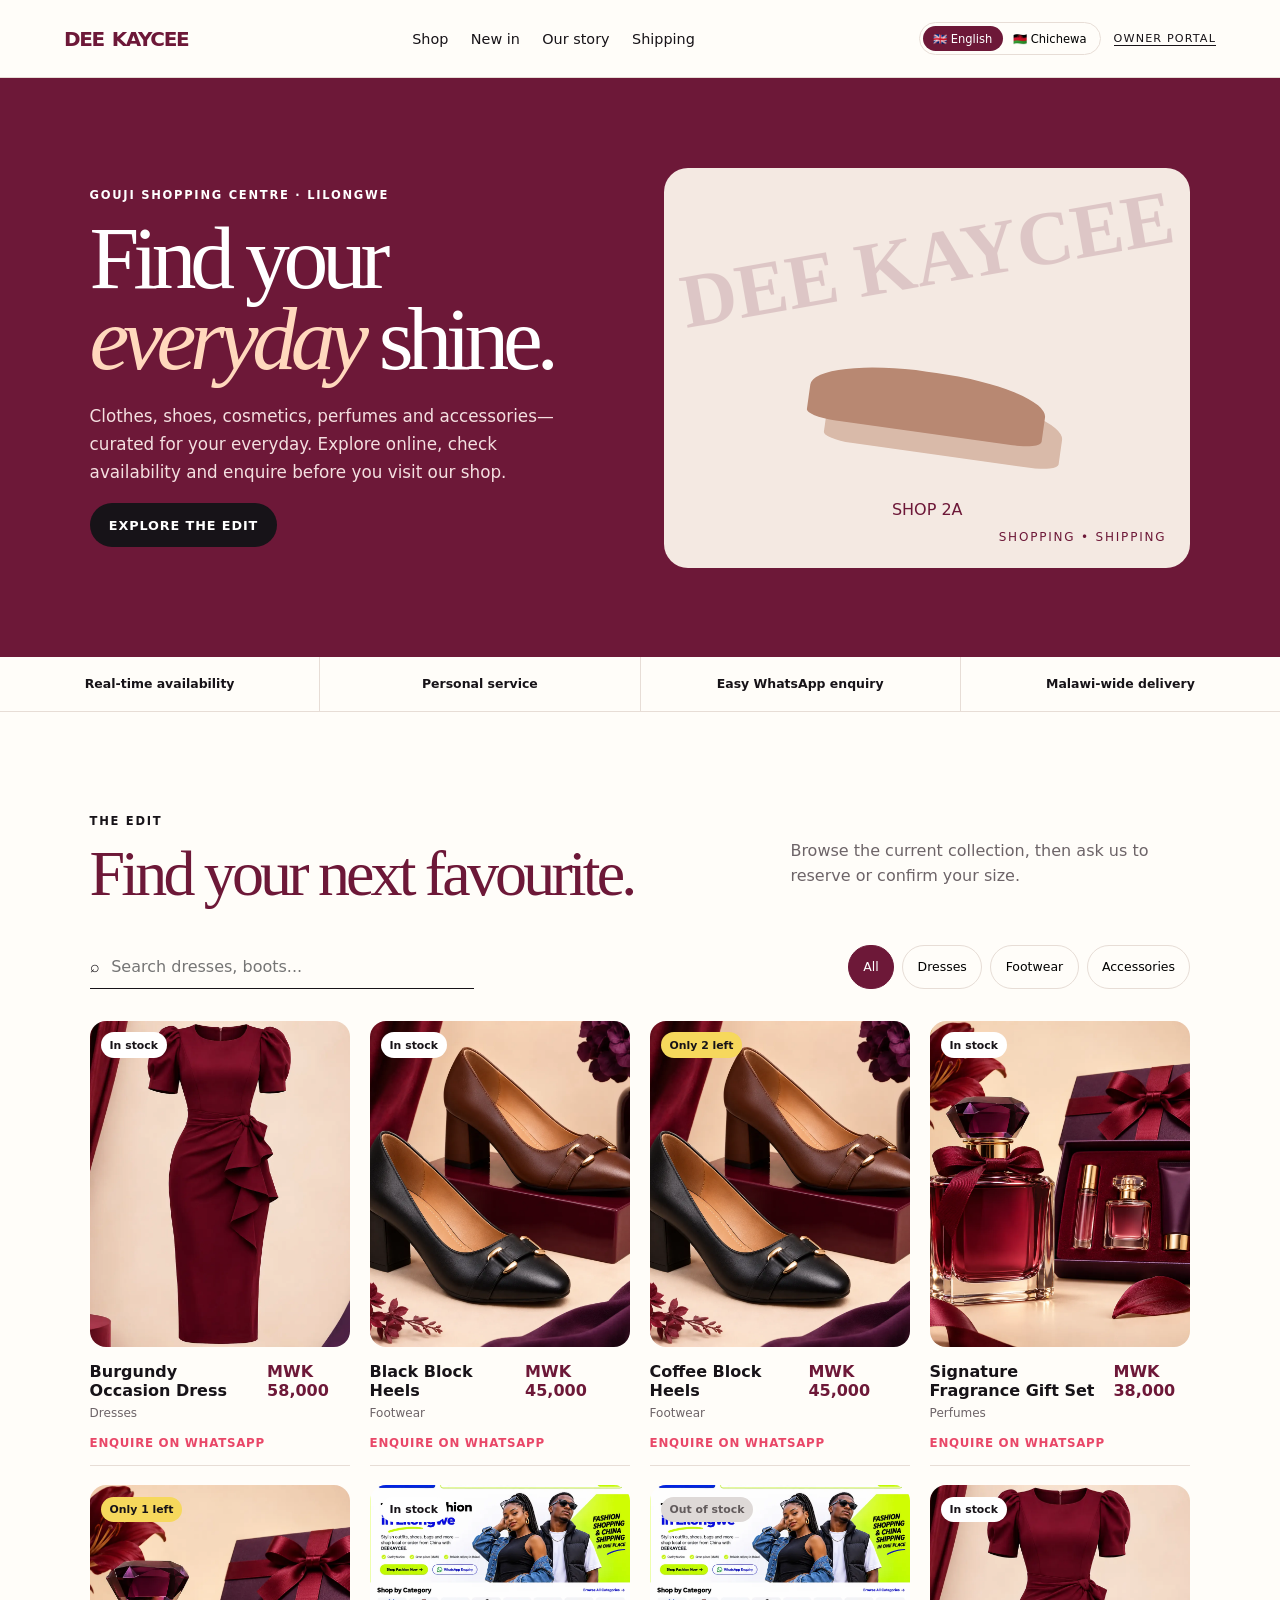
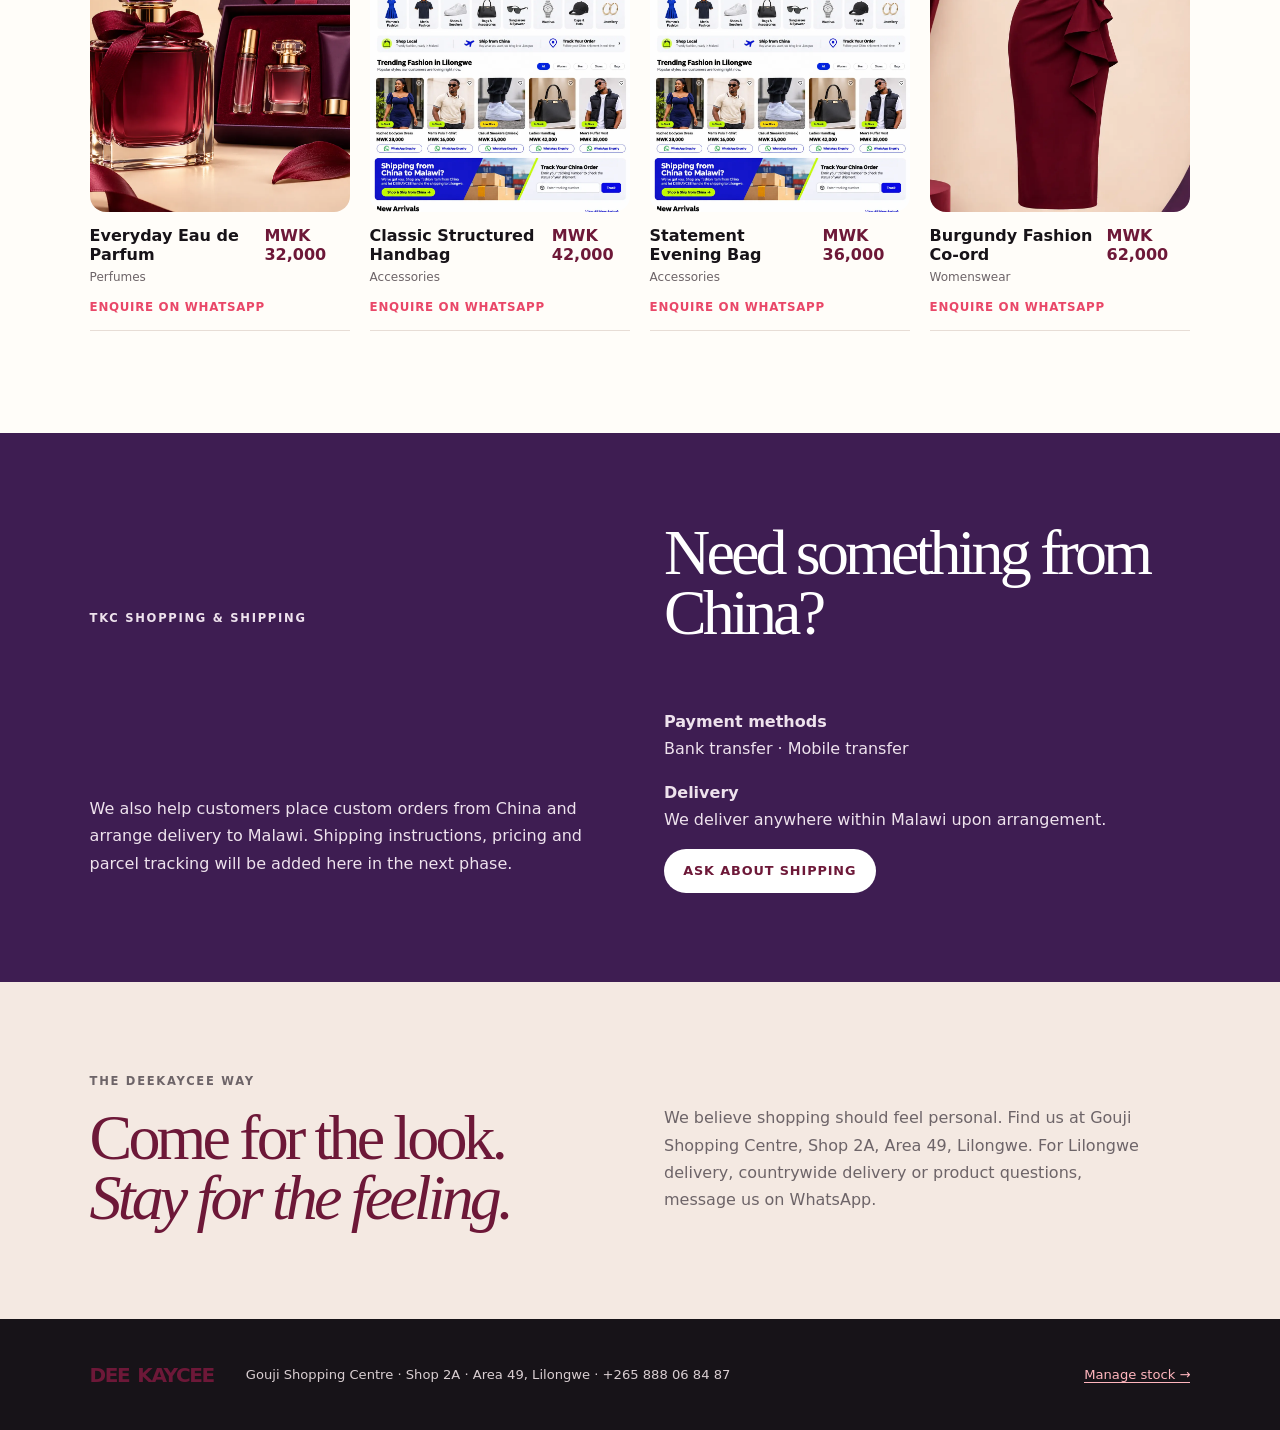
==== commit bd442160: "Merge remote-tracking branch 'origin/main'" ====
--- a/index.html
+++ b/index.html
@@ -1,14 +1,15 @@
-<!doctype html>
-<html lang="en"><head>
-<meta charset="utf-8"><meta name="viewport" content="width=device-width, initial-scale=1">
-<title>DEEKAYCEE Shopping &amp; Shipping | Fashion, cosmetics &amp; perfumes in Lilongwe</title>
-<meta name="description" content="DEEKAYCEE Shopping &amp; Shipping at Gouji Shopping Centre, Area 49, Lilongwe. Explore clothes, shoes, cosmetics, perfumes and accessories, check availability and enquire on WhatsApp.">
-<link rel="canonical" href="https://deekaycee.shop/"><meta property="og:title" content="DEEKAYCEE | Fashion & footwear"><meta property="og:description" content="Find your next look, check availability and enquire on WhatsApp."><meta property="og:type" content="website"><link rel="stylesheet" href="assets/styles.css">
-<script type="application/ld+json">{"@context":"https://schema.org","@type":"Store","name":"DEEKAYCEE Shopping & Shipping","description":"Clothes, shoes, cosmetics, perfumes and accessories in Lilongwe.","url":"https://deekaycee.shop/","telephone":"+265888068487","address":{"@type":"PostalAddress","streetAddress":"Gouji Shopping Centre, Shop 2A","addressLocality":"Area 49, Lilongwe","addressCountry":"MW"},"sameAs":["https://www.facebook.com/profile.php?id=100063691755286"]}</script></head>
-<body><header class="site-header"><a class="brand" href="./" aria-label="DEEKAYCEE home"><span>DEE</span>KAYCEE</a><nav class="main-nav" aria-label="Main navigation"><a href="#shop" data-en="Shop" data-ny="Sitolosi">Shop</a><a href="#new-in" data-en="New in" data-ny="Zatsopano">New in</a><a href="#about" data-en="Our story" data-ny="Nkhani yathu">Our story</a><a href="#shipping" data-en="Shipping" data-ny="Kutumiza">Shipping</a></nav><div class="header-actions"><div class="language-switch" role="group" aria-label="Language"><button class="lang active" data-lang="en"><span aria-hidden="true">🇬🇧</span> English</button><button class="lang" data-lang="ny"><span aria-hidden="true">🇲🇼</span> Chichewa</button></div><a class="header-portal" href="admin.html">Owner portal</a></div></header>
-<main><section class="hero" id="new-in"><div class="hero-copy"><p class="eyebrow">GOUGI SHOPPING CENTRE · LILONGWE</p><h1>Find your<br><em>everyday</em> shine.</h1><p class="hero-text" data-en="Clothes, shoes, cosmetics, perfumes and accessories—curated for your everyday. Explore online, check availability and enquire before you visit our shop." data-ny="Zovala, nsapato, zodzikongoletsera, mafuta onunkhira ndi zinthu zina—zosankhidwa kwa inu. Yang'anani pa intaneti, onani zomwe zilipo ndi kutifunsa musanabwere ku shopu.">Clothes, shoes, cosmetics, perfumes and accessories—curated for your everyday. Explore online, check availability and enquire before you visit our shop.</p><a class="button button-dark" href="#shop">Explore the edit</a></div><div class="hero-art" aria-label="Fashion editorial preview"><div class="hero-shape"></div><span>SHOP 2A</span></div></section>
-<section class="trust-row" aria-label="Store benefits"><span>Real-time availability</span><span>Personal service</span><span>Easy WhatsApp enquiry</span><span>Malawi-wide delivery</span></section>
-<section class="shop-section" id="shop"><div class="section-heading"><div><p class="eyebrow">THE EDIT</p><h2>Find your next favourite.</h2></div><p class="section-note">Browse the current collection, then ask us to reserve or confirm your size.</p></div><div class="shop-controls"><label class="search-box"><span aria-hidden="true">⌕</span><input id="search" type="search" placeholder="Search dresses, boots..." aria-label="Search products"></label><div class="filters" role="group" aria-label="Filter products"><button class="filter active" data-category="all">All</button><button class="filter" data-category="Dresses">Dresses</button><button class="filter" data-category="Footwear">Footwear</button><button class="filter" data-category="Accessories">Accessories</button></div></div><div id="product-grid" class="product-grid" aria-live="polite"></div><p id="empty-state" class="empty-state" hidden>No pieces match that search yet.</p></section>
-<section class="shipping-section" id="shipping"><p class="eyebrow">TKC SHOPPING & SHIPPING</p><h2>Need something from China?</h2><p>We also help customers place custom orders from China and arrange delivery to Malawi. Shipping instructions, pricing and parcel tracking will be added here in the next phase.</p><div><p><strong>Payment methods</strong><br>Bank transfer · Mobile transfer</p><p><strong>Delivery</strong><br>We deliver anywhere within Malawi upon arrangement.</p><a class="button button-light" href="https://wa.me/265888068487?text=Hi%20TKC%2C%20I%27d%20like%20to%20ask%20about%20shipping%20from%20China." target="_blank" rel="noopener">Ask about shipping</a></div></section>
-<section class="story" id="about"><div><p class="eyebrow">THE DEEKAYCEE WAY</p><h2>Come for the look.<br><em>Stay for the feeling.</em></h2></div><p>We believe shopping should feel personal. Find us at Gouji Shopping Centre, Shop 2A, Area 49, Lilongwe. For Lilongwe delivery, countrywide delivery or product questions, message us on WhatsApp.</p></section></main>
-<footer class="site-footer"><div class="brand"><span>DEE</span>KAYCEE</div><p>Gouji Shopping Centre · Shop 2A · Area 49, Lilongwe · +265 888 06 84 87</p><a href="admin.html">Manage stock →</a></footer><script src="assets/app.js"></script></body></html>
+<!doctype html>
+<html lang="en"><head>
+<meta charset="utf-8"><meta name="viewport" content="width=device-width, initial-scale=1">
+<title>DEEKAYCEE Shopping &amp; Shipping | Fashion, cosmetics &amp; perfumes in Lilongwe</title>
+<meta name="description" content="DEEKAYCEE Shopping &amp; Shipping at Gouji Shopping Centre, Area 49, Lilongwe. Explore clothes, shoes, cosmetics, perfumes and accessories, check availability and enquire on WhatsApp.">
+<link rel="canonical" href="https://deekaycee.shop/"><meta property="og:title" content="DEEKAYCEE | Fashion & footwear"><meta property="og:description" content="Find your next look, check availability and enquire on WhatsApp."><meta property="og:type" content="website"><link rel="stylesheet" href="assets/styles.css">
+<script type="application/ld+json">{"@context":"https://schema.org","@type":"Store","name":"DEEKAYCEE Shopping & Shipping","description":"Clothes, shoes, cosmetics, perfumes and accessories in Lilongwe.","url":"https://deekaycee.shop/","telephone":"+265888068487","address":{"@type":"PostalAddress","streetAddress":"Gouji Shopping Centre, Shop 2A","addressLocality":"Area 49, Lilongwe","addressCountry":"MW"},"sameAs":["https://www.facebook.com/profile.php?id=100063691755286"]}</script></head>
+<body><header class="site-header"><a class="brand" href="./" aria-label="DEEKAYCEE home"><span>DEE</span>KAYCEE</a><nav class="main-nav" aria-label="Main navigation"><a href="#shop" data-en="Shop" data-ny="Sitolosi">Shop</a><a href="#new-in" data-en="New in" data-ny="Zatsopano">New in</a><a href="#about" data-en="Our story" data-ny="Nkhani yathu">Our story</a><a href="#shipping" data-en="Shipping" data-ny="Kutumiza">Shipping</a></nav><div class="header-actions"><div class="language-switch" role="group" aria-label="Language"><button class="lang active" data-lang="en"><span aria-hidden="true">🇬🇧</span> English</button><button class="lang" data-lang="ny"><span aria-hidden="true">🇲🇼</span> Chichewa</button></div><a class="header-portal" href="admin.html">Owner portal</a></div></header>
+<main><section class="hero" id="new-in"><div class="hero-copy"><p class="eyebrow">GOUJI SHOPPING CENTRE · LILONGWE</p><h1>Find your<br><em>everyday</em> shine.</h1><p class="hero-text" data-en="Clothes, shoes, cosmetics, perfumes and accessories—curated for your everyday. Explore online, check availability and enquire before you visit our shop." data-ny="Zovala, nsapato, zodzikongoletsera, mafuta onunkhira ndi zinthu zina—zosankhidwa kwa inu. Yang'anani pa intaneti, onani zomwe zilipo ndi kutifunsa musanabwere ku shopu.">Clothes, shoes, cosmetics, perfumes and accessories—curated for your everyday. Explore online, check availability and enquire before you visit our shop.</p><a class="button button-dark" href="#shop">Explore the edit</a></div><div class="hero-art" aria-label="Fashion editorial preview"><div class="hero-shape"></div><span>SHOP 2A</span></div></section>
+<section class="trust-row" aria-label="Store benefits"><span>Real-time availability</span><span>Personal service</span><span>Easy WhatsApp enquiry</span><span>Malawi-wide delivery</span></section>
+<section class="shop-section" id="shop"><div class="section-heading"><div><p class="eyebrow">THE EDIT</p><h2>Find your next favourite.</h2></div><p class="section-note">Browse the current collection, then ask us to reserve or confirm your size.</p></div><div class="shop-controls"><label class="search-box"><span aria-hidden="true">⌕</span><input id="search" type="search" placeholder="Search dresses, boots..." aria-label="Search products"></label><div class="filters" role="group" aria-label="Filter products"><button class="filter active" data-category="all">All</button><button class="filter" data-category="Dresses">Dresses</button><button class="filter" data-category="Footwear">Footwear</button><button class="filter" data-category="Accessories">Accessories</button></div></div><div id="product-grid" class="product-grid" aria-live="polite"></div><p id="empty-state" class="empty-state" hidden>No pieces match that search yet.</p></section>
+<section class="shipping-section" id="shipping"><p class="eyebrow">TKC SHOPPING & SHIPPING</p><h2>Need something from China?</h2><p>We also help customers place custom orders from China and arrange delivery to Malawi. Shipping instructions, pricing and parcel tracking will be added here in the next phase.</p><div><p><strong>Payment methods</strong><br>Bank transfer · Mobile transfer</p><p><strong>Delivery</strong><br>We deliver anywhere within Malawi upon arrangement.</p><a class="button button-light" href="https://wa.me/265888068487?text=Hi%20TKC%2C%20I%27d%20like%20to%20ask%20about%20shipping%20from%20China." target="_blank" rel="noopener">Ask about shipping</a></div></section>
+<section class="story" id="about"><div><p class="eyebrow">THE DEEKAYCEE WAY</p><h2>Come for the look.<br><em>Stay for the feeling.</em></h2></div><p>We believe shopping should feel personal. Find us at Gouji Shopping Centre, Shop 2A, Area 49, Lilongwe. For Lilongwe delivery, countrywide delivery or product questions, message us on WhatsApp.</p></section></main>
+<footer class="site-footer"><div class="brand"><span>DEE</span>KAYCEE</div><p>Gouji Shopping Centre · Shop 2A · Area 49, Lilongwe · +265 888 06 84 87</p><a href="admin.html">Manage stock →</a></footer><script src="assets/app.js"></script></body></html>
+
--- a/assets/styles.css
+++ b/assets/styles.css
@@ -1 +1,2 @@
 :root{--ink:#171318;--cream:#fbf8f2;--paper:#fffdf9;--burgundy:#6d1838;--purple:#3e1d52;--coral:#e94768;--muted:#6d6468;--line:#e7ddd6;--soft:#f4e9e2;font-family:Inter,ui-sans-serif,system-ui,-apple-system,"Segoe UI",sans-serif;color:var(--ink);background:var(--cream)}*{box-sizing:border-box}html{scroll-behavior:smooth}body{margin:0;background:var(--cream)}a{color:inherit;text-decoration:none}button,input{font:inherit}.site-header{position:sticky;top:0;z-index:10;min-height:78px;display:flex;align-items:center;gap:2rem;padding:.8rem clamp(1rem,5vw,5rem);background:rgba(255,253,249,.96);border-bottom:1px solid var(--line)}.brand{display:flex;align-items:center;gap:.5rem;font-weight:900;letter-spacing:-.07em;font-size:1.25rem;color:var(--burgundy)}.brand-mark{display:grid;place-items:center;width:2rem;height:2rem;border-radius:50%;background:var(--purple);color:#fff;font-size:.9rem;letter-spacing:0}.main-nav{display:flex;gap:1.4rem;margin:auto;font-size:.9rem}.main-nav a:hover{color:var(--coral)}.header-actions{display:flex;align-items:center;gap:.8rem}.language-switch{display:flex;border:1px solid var(--line);border-radius:999px;padding:.18rem}.lang{border:0;background:transparent;border-radius:999px;padding:.35rem .65rem;font-size:.72rem;cursor:pointer}.lang.active{background:var(--burgundy);color:#fff}.header-portal{font-size:.7rem;text-transform:uppercase;letter-spacing:.1em;border-bottom:1px solid}.hero{display:grid;grid-template-columns:1fr 1fr;min-height:570px;align-items:center;gap:3rem;padding:clamp(3rem,7vw,7rem) clamp(1rem,7vw,7rem);background:var(--burgundy);color:#fff}.eyebrow{font-size:.72rem;letter-spacing:.15em;font-weight:800;text-transform:uppercase;margin:0 0 1rem}.hero h1{font-family:Georgia,serif;font-weight:400;font-size:clamp(3.3rem,7vw,7rem);line-height:.9;letter-spacing:-.07em;margin:0 0 1.5rem}.hero h1 em{color:#ffd8bd}.hero-text{max-width:31rem;color:#f4dfe0;line-height:1.65;font-size:1.05rem}.hero-cta{display:flex;gap:.8rem;flex-wrap:wrap;margin-top:2rem}.button{display:inline-block;padding:.9rem 1.2rem;border-radius:999px;font-size:.8rem;font-weight:800;text-transform:uppercase;letter-spacing:.07em}.button-dark{background:var(--ink);color:#fff}.button-light{background:#fff;color:var(--burgundy)}.button-outline{border:1px solid currentColor}.hero-art{min-height:400px;position:relative;overflow:hidden;background:var(--soft);border-radius:1.5rem;color:var(--burgundy);display:grid;place-items:center}.hero-art:before{content:"DEE KAYCEE";font-family:Georgia,serif;font-size:clamp(2.4rem,6vw,6rem);font-weight:700;transform:rotate(-10deg);opacity:.16}.hero-art:after{content:"SHOPPING  •  SHIPPING";position:absolute;bottom:1.5rem;right:1.5rem;font-size:.75rem;letter-spacing:.15em}.hero-shape{width:45%;height:62%;background:#b88872;border-radius:48% 48% 12% 12%;transform:rotate(8deg);box-shadow:20px 20px 0 #d9baa9}.trust-row{display:grid;grid-template-columns:repeat(4,1fr);gap:1px;background:var(--line);border-bottom:1px solid var(--line)}.trust-row span{padding:1.2rem;text-align:center;background:var(--paper);font-size:.78rem;font-weight:800}.shop-section{padding:clamp(4rem,8vw,8rem) clamp(1rem,7vw,7rem);background:var(--paper)}.section-heading{display:flex;justify-content:space-between;align-items:end;gap:2rem;margin-bottom:2.5rem}.section-heading h2,.story h2,.shipping-section h2{font-family:Georgia,serif;font-size:clamp(2.3rem,5vw,5rem);font-weight:400;line-height:.95;letter-spacing:-.06em;margin:0;color:var(--burgundy)}.section-note{max-width:25rem;color:var(--muted);line-height:1.6}.shop-controls{display:flex;justify-content:space-between;gap:1rem;flex-wrap:wrap;margin-bottom:2rem}.search-box{display:flex;align-items:center;gap:.6rem;max-width:24rem;flex:1;border-bottom:1px solid var(--ink);padding:.7rem 0}.search-box input{width:100%;border:0;outline:0;background:transparent}.filters{display:flex;gap:.5rem;flex-wrap:wrap}.filter{border:1px solid var(--line);border-radius:999px;background:transparent;padding:.55rem .9rem;cursor:pointer;font-size:.78rem}.filter.active,.filter:hover{background:var(--burgundy);border-color:var(--burgundy);color:#fff}.product-grid{display:grid;grid-template-columns:repeat(4,1fr);gap:1.2rem}.product-image{aspect-ratio:4/5;background:var(--soft);display:flex;align-items:end;justify-content:center;overflow:hidden;position:relative;border-radius:1rem}.product-image:after{content:"";width:62%;height:72%;background:var(--tone,#a98d7d);border-radius:45% 45% 8% 8%;transform:rotate(var(--tilt,0deg));box-shadow:16px 16px 0 rgba(255,255,255,.35)}.availability{position:absolute;z-index:1;top:.7rem;left:.7rem;background:#fff;padding:.4rem .55rem;border-radius:999px;font-size:.68rem;font-weight:800}.availability.low{background:#f6d85c}.availability.out{background:#ded9d7;color:#625b5c}.product-info{padding:.9rem 0;border-bottom:1px solid var(--line)}.product-meta{display:flex;justify-content:space-between;gap:.5rem}.product-name{font-weight:800}.product-price{font-weight:800;color:var(--burgundy)}.product-category{font-size:.75rem;color:var(--muted);margin:.4rem 0}.enquire{display:inline-block;margin-top:.6rem;color:var(--coral);font-size:.74rem;font-weight:800;text-transform:uppercase;letter-spacing:.06em}.shipping-section{display:grid;grid-template-columns:1fr 1fr;gap:3rem;align-items:end;padding:clamp(3rem,7vw,7rem) clamp(1rem,7vw,7rem);background:var(--purple);color:#fff}.shipping-section h2{color:#fff}.shipping-section p{max-width:32rem;line-height:1.7;color:#eee2ed}.story{display:grid;grid-template-columns:1fr 1fr;gap:3rem;padding:clamp(3rem,7vw,7rem) clamp(1rem,7vw,7rem);background:var(--soft)}.story p{max-width:30rem;line-height:1.7;color:var(--muted);align-self:end}.site-footer{display:flex;gap:2rem;align-items:center;padding:2.2rem clamp(1rem,7vw,7rem);background:var(--ink);color:#fff;font-size:.82rem}.site-footer p{margin-right:auto;color:#d9ced1}.site-footer a{color:#ffb5bd;border-bottom:1px solid}@media(max-width:850px){.site-header{flex-wrap:wrap}.main-nav{order:3;width:100%;justify-content:space-between;overflow:auto;margin:0}.hero{grid-template-columns:1fr;padding-top:4rem}.hero-art{min-height:300px}.trust-row{grid-template-columns:repeat(2,1fr)}.section-heading,.shipping-section,.story{grid-template-columns:1fr}.product-grid{grid-template-columns:repeat(2,1fr)}.site-footer{flex-wrap:wrap}.site-footer p{width:100%;order:3}}@media(max-width:500px){.header-portal{display:none}.hero h1{font-size:3.5rem}.product-grid{gap:.8rem}.product-name{font-size:.82rem}.product-price{font-size:.78rem}.trust-row span{font-size:.68rem;padding:.9rem .4rem}}
+
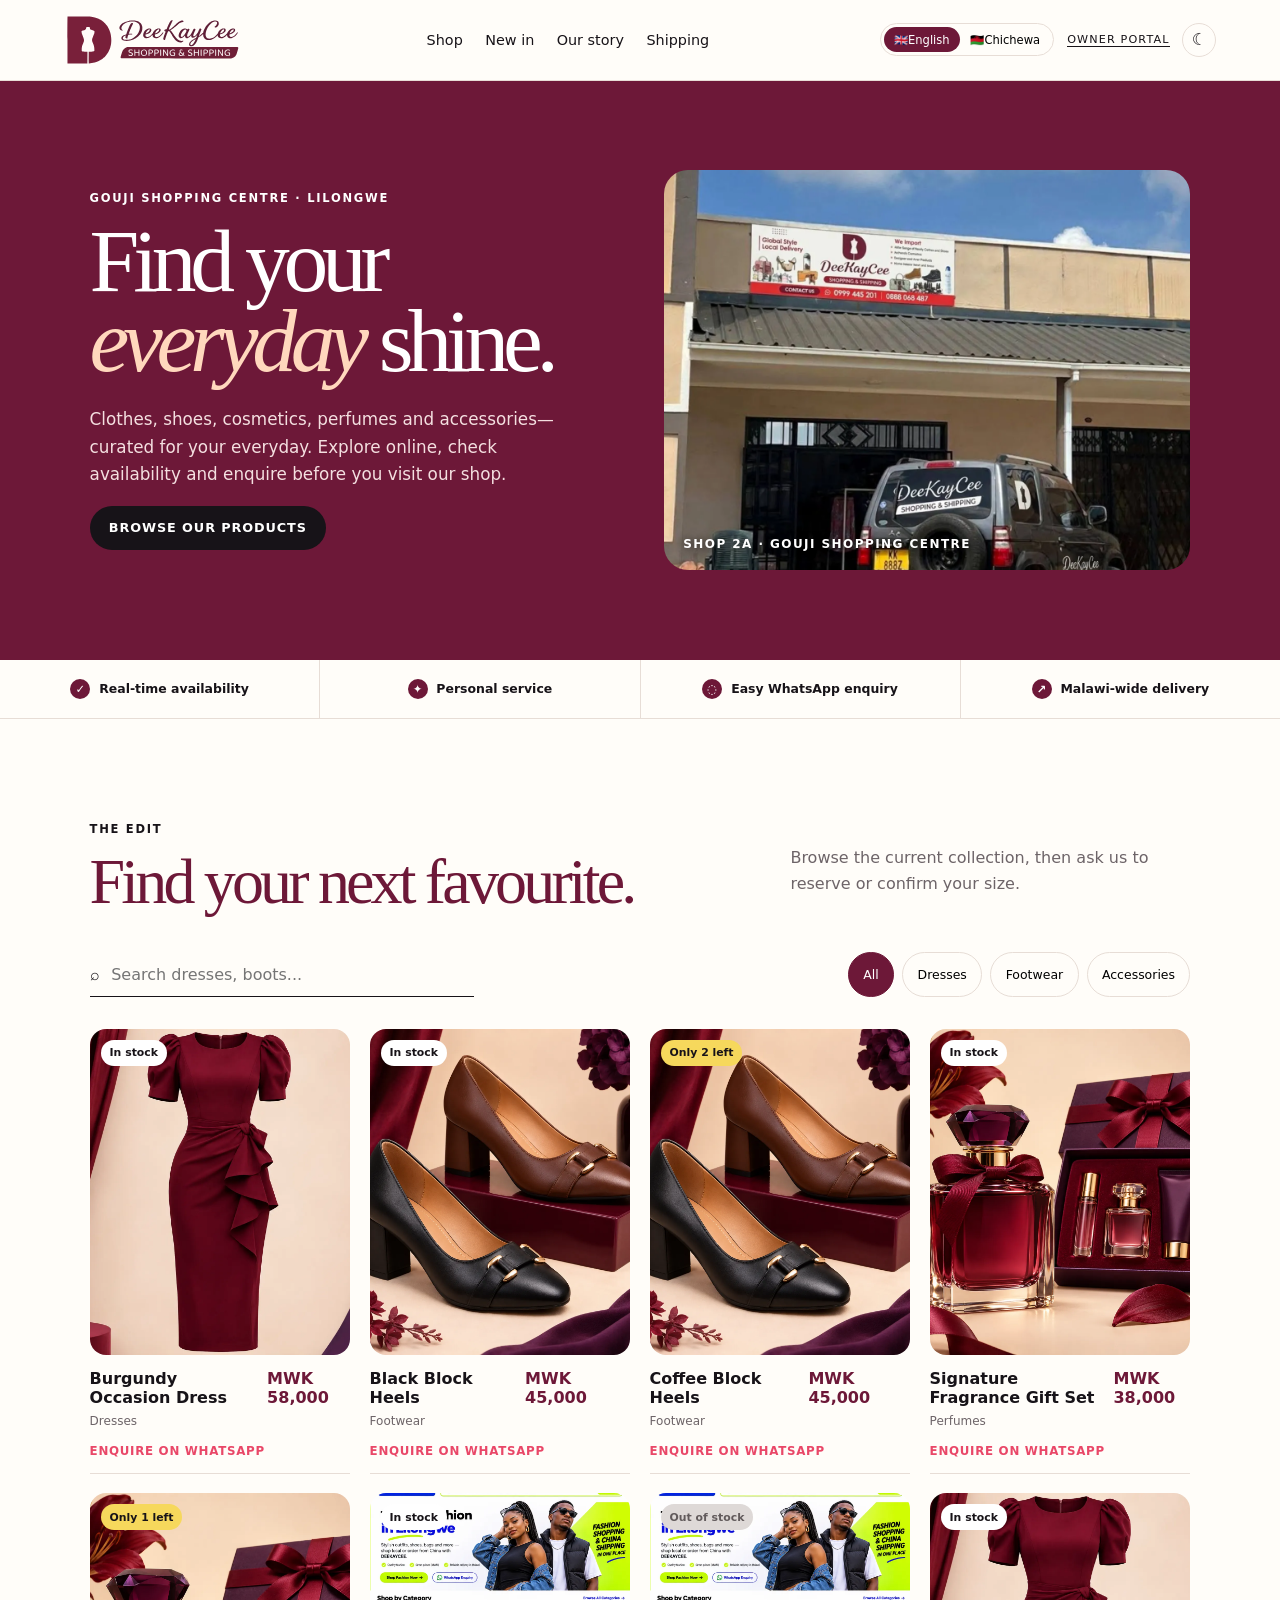
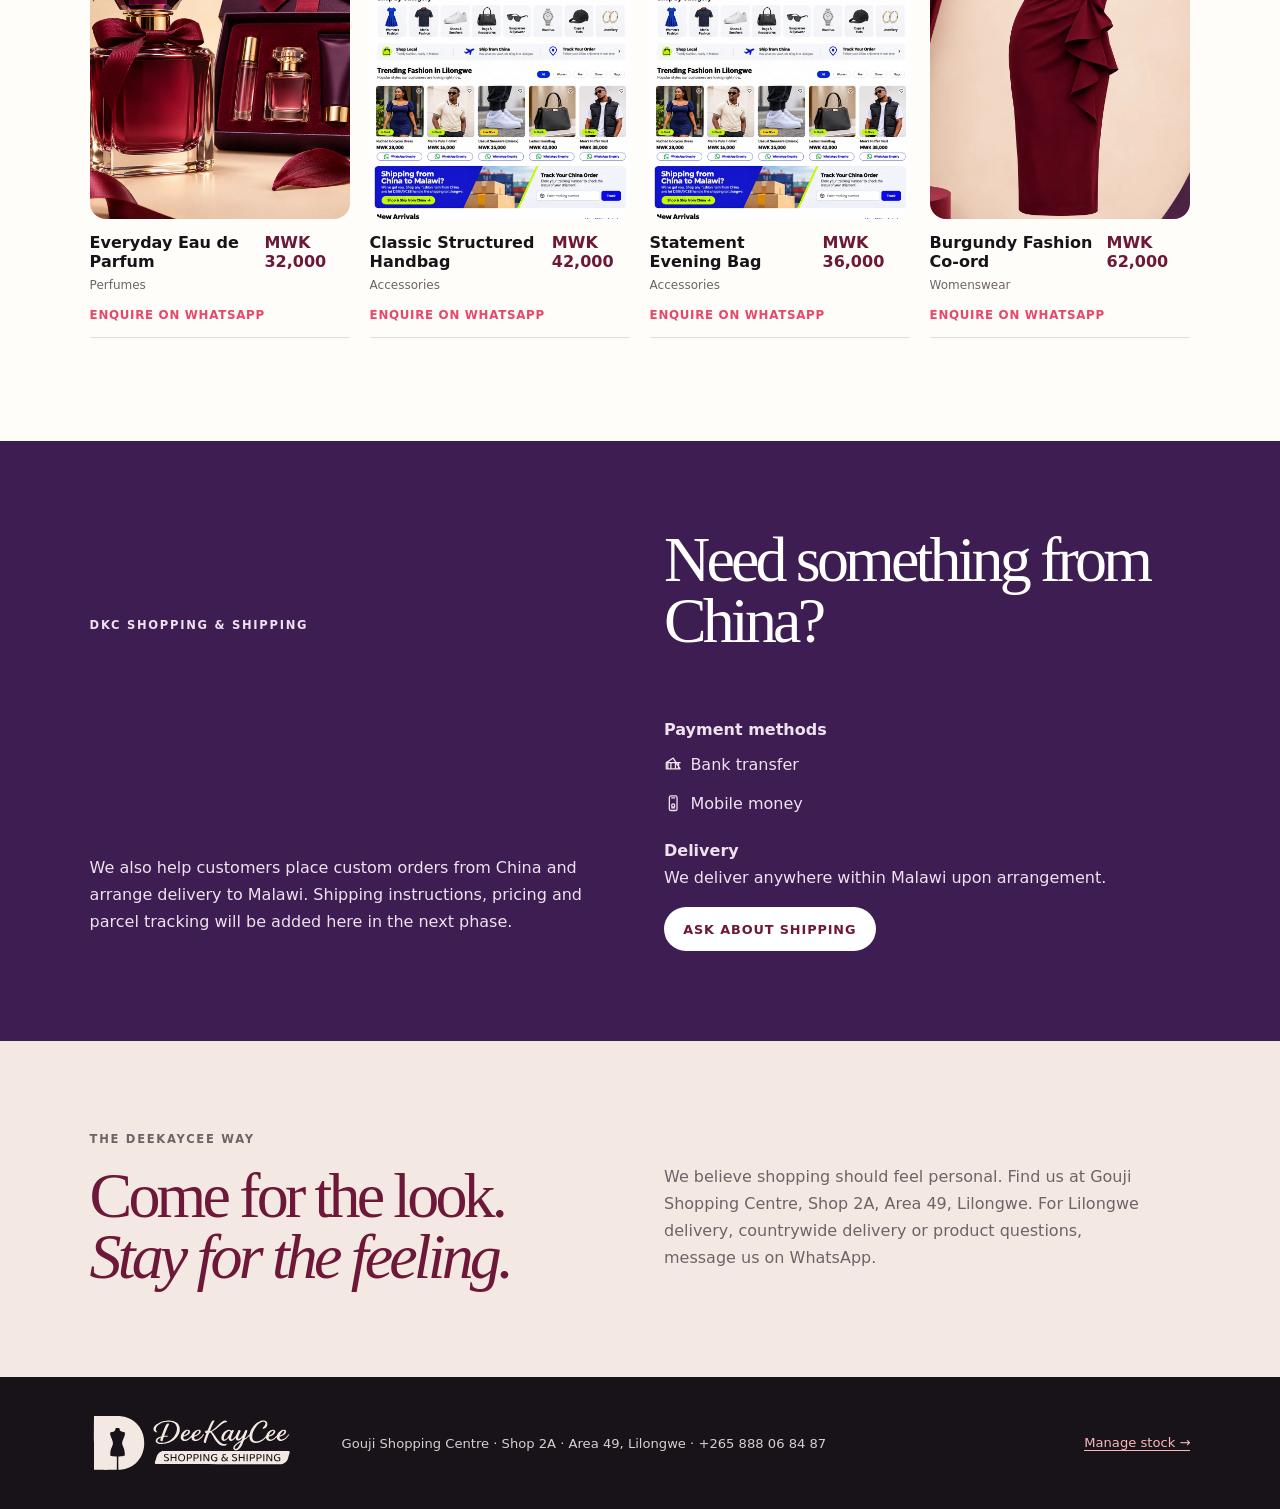
==== commit 8a178c9e: "Add social link preview metadata" ====
--- a/index.html
+++ b/index.html
@@ -3,7 +3,7 @@
 <meta charset="utf-8"><meta name="viewport" content="width=device-width, initial-scale=1">
 <title>DEEKAYCEE Shopping &amp; Shipping | Fashion, cosmetics &amp; perfumes in Lilongwe</title>
 <meta name="description" content="DEEKAYCEE Shopping &amp; Shipping at Gouji Shopping Centre, Area 49, Lilongwe. Explore clothes, shoes, cosmetics, perfumes and accessories, check availability and enquire on WhatsApp.">
-<link rel="canonical" href="https://deekaycee.shop/"><meta property="og:title" content="DEEKAYCEE | Fashion & footwear"><meta property="og:description" content="Find your next look, check availability and enquire on WhatsApp."><meta property="og:type" content="website"><link rel="stylesheet" href="assets/styles.css">
+<link rel="canonical" href="https://deekaycee.shop/"><meta property="og:title" content="DEE KAY CEE Shopping & Shipping | Lilongwe"><meta property="og:description" content="Explore clothes, shoes, cosmetics, perfumes and accessories in Lilongwe. Check availability and enquire on WhatsApp."><meta property="og:type" content="website"><meta property="og:url" content="https://deekaycee.shop/"><meta property="og:image" content="https://deekaycee.shop/assets/social-preview.jpg"><meta property="og:image:secure_url" content="https://deekaycee.shop/assets/social-preview.jpg"><meta property="og:image:type" content="image/jpeg"><meta property="og:image:width" content="1200"><meta property="og:image:height" content="630"><meta name="twitter:card" content="summary_large_image"><meta name="twitter:title" content="DEE KAY CEE Shopping & Shipping"><meta name="twitter:description" content="Explore the shop in Lilongwe and enquire on WhatsApp."><meta name="twitter:image" content="https://deekaycee.shop/assets/social-preview.jpg"><link rel="stylesheet" href="assets/styles.css">
 <script type="application/ld+json">{"@context":"https://schema.org","@type":"Store","name":"DEEKAYCEE Shopping & Shipping","description":"Clothes, shoes, cosmetics, perfumes and accessories in Lilongwe.","url":"https://deekaycee.shop/","telephone":"+265888068487","address":{"@type":"PostalAddress","streetAddress":"Gouji Shopping Centre, Shop 2A","addressLocality":"Area 49, Lilongwe","addressCountry":"MW"},"sameAs":["https://www.facebook.com/profile.php?id=100063691755286"]}</script></head>
 <body><header class="site-header"><a class="brand" href="./" aria-label="DEEKAYCEE home"><span>DEE</span>KAYCEE</a><nav class="main-nav" aria-label="Main navigation"><a href="#shop" data-en="Shop" data-ny="Sitolosi">Shop</a><a href="#new-in" data-en="New in" data-ny="Zatsopano">New in</a><a href="#about" data-en="Our story" data-ny="Nkhani yathu">Our story</a><a href="#shipping" data-en="Shipping" data-ny="Kutumiza">Shipping</a></nav><div class="header-actions"><div class="language-switch" role="group" aria-label="Language"><button class="lang active" data-lang="en"><span aria-hidden="true">🇬🇧</span> English</button><button class="lang" data-lang="ny"><span aria-hidden="true">🇲🇼</span> Chichewa</button></div><a class="header-portal" href="admin.html">Owner portal</a></div></header>
 <main><section class="hero" id="new-in"><div class="hero-copy"><p class="eyebrow">GOUJI SHOPPING CENTRE · LILONGWE</p><h1>Find your<br><em>everyday</em> shine.</h1><p class="hero-text" data-en="Clothes, shoes, cosmetics, perfumes and accessories—curated for your everyday. Explore online, check availability and enquire before you visit our shop." data-ny="Zovala, nsapato, zodzikongoletsera, mafuta onunkhira ndi zinthu zina—zosankhidwa kwa inu. Yang'anani pa intaneti, onani zomwe zilipo ndi kutifunsa musanabwere ku shopu.">Clothes, shoes, cosmetics, perfumes and accessories—curated for your everyday. Explore online, check availability and enquire before you visit our shop.</p><a class="button button-dark" href="#shop">Explore the edit</a></div><div class="hero-art" aria-label="Fashion editorial preview"><div class="hero-shape"></div><span>SHOP 2A</span></div></section>
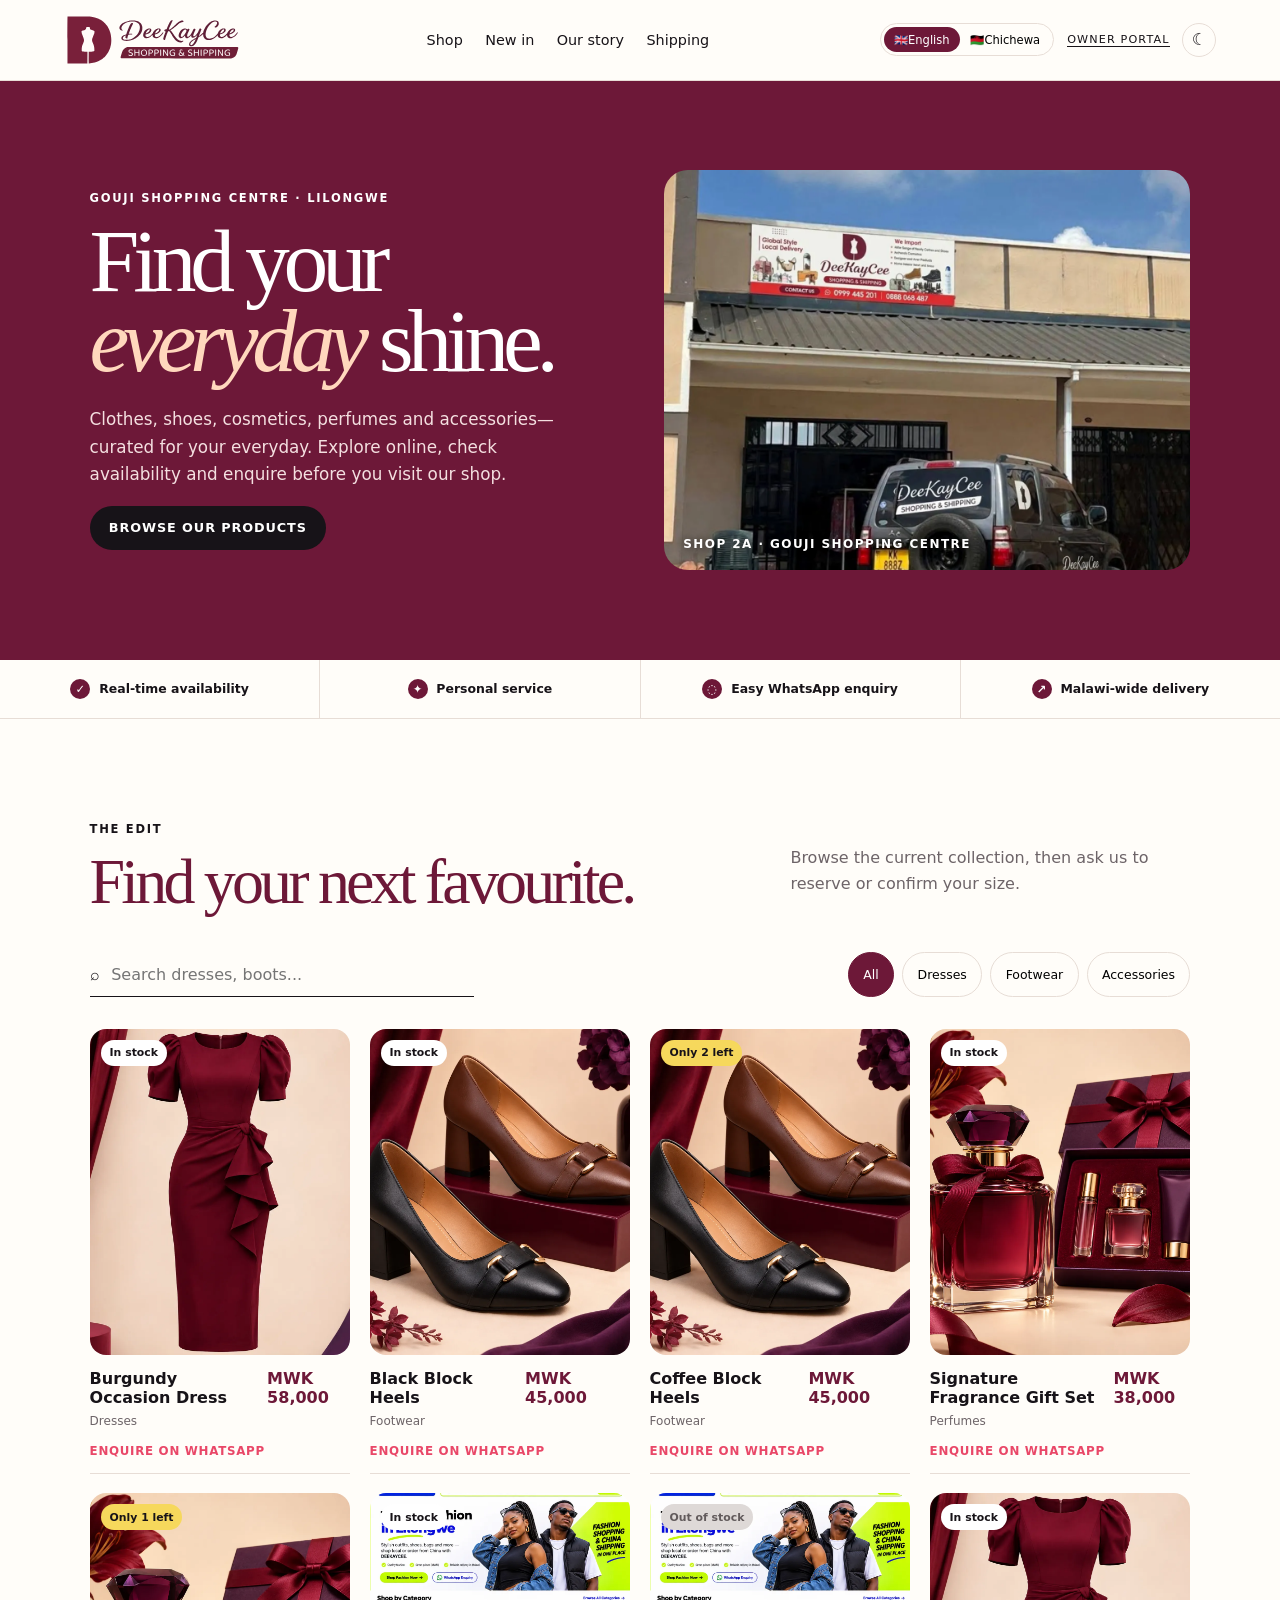
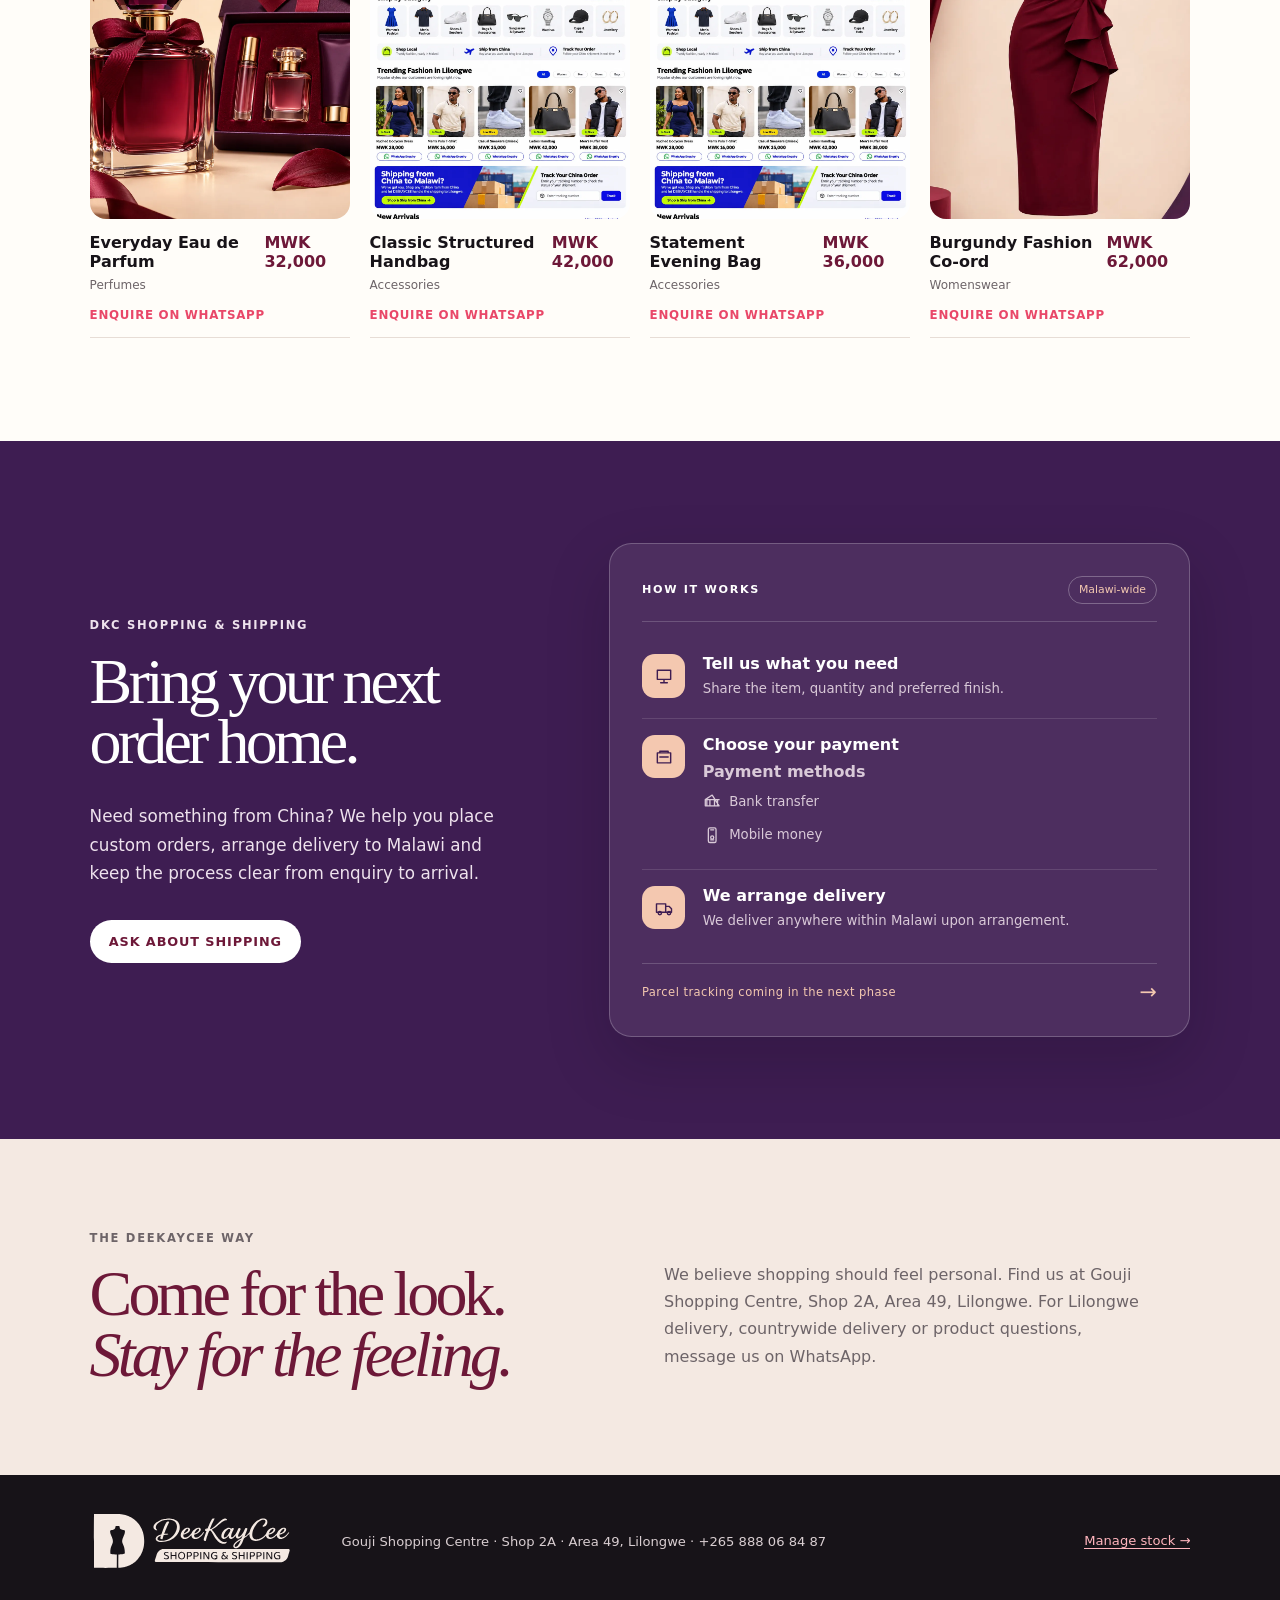
==== commit 5c0fe44d: "Improve shipping services section UI" ====
--- a/index.html
+++ b/index.html
@@ -9,7 +9,7 @@
 <main><section class="hero" id="new-in"><div class="hero-copy"><p class="eyebrow">GOUJI SHOPPING CENTRE · LILONGWE</p><h1>Find your<br><em>everyday</em> shine.</h1><p class="hero-text" data-en="Clothes, shoes, cosmetics, perfumes and accessories—curated for your everyday. Explore online, check availability and enquire before you visit our shop." data-ny="Zovala, nsapato, zodzikongoletsera, mafuta onunkhira ndi zinthu zina—zosankhidwa kwa inu. Yang'anani pa intaneti, onani zomwe zilipo ndi kutifunsa musanabwere ku shopu.">Clothes, shoes, cosmetics, perfumes and accessories—curated for your everyday. Explore online, check availability and enquire before you visit our shop.</p><a class="button button-dark" href="#shop">Explore the edit</a></div><div class="hero-art" aria-label="Fashion editorial preview"><div class="hero-shape"></div><span>SHOP 2A</span></div></section>
 <section class="trust-row" aria-label="Store benefits"><span>Real-time availability</span><span>Personal service</span><span>Easy WhatsApp enquiry</span><span>Malawi-wide delivery</span></section>
 <section class="shop-section" id="shop"><div class="section-heading"><div><p class="eyebrow">THE EDIT</p><h2>Find your next favourite.</h2></div><p class="section-note">Browse the current collection, then ask us to reserve or confirm your size.</p></div><div class="shop-controls"><label class="search-box"><span aria-hidden="true">⌕</span><input id="search" type="search" placeholder="Search dresses, boots..." aria-label="Search products"></label><div class="filters" role="group" aria-label="Filter products"><button class="filter active" data-category="all">All</button><button class="filter" data-category="Dresses">Dresses</button><button class="filter" data-category="Footwear">Footwear</button><button class="filter" data-category="Accessories">Accessories</button></div></div><div id="product-grid" class="product-grid" aria-live="polite"></div><p id="empty-state" class="empty-state" hidden>No pieces match that search yet.</p></section>
-<section class="shipping-section" id="shipping"><p class="eyebrow">TKC SHOPPING & SHIPPING</p><h2>Need something from China?</h2><p>We also help customers place custom orders from China and arrange delivery to Malawi. Shipping instructions, pricing and parcel tracking will be added here in the next phase.</p><div><p><strong>Payment methods</strong><br>Bank transfer · Mobile transfer</p><p><strong>Delivery</strong><br>We deliver anywhere within Malawi upon arrangement.</p><a class="button button-light" href="https://wa.me/265888068487?text=Hi%20TKC%2C%20I%27d%20like%20to%20ask%20about%20shipping%20from%20China." target="_blank" rel="noopener">Ask about shipping</a></div></section>
+<section class="shipping-section" id="shipping"><div class="shipping-intro"><p class="eyebrow">DKC SHOPPING & SHIPPING</p><h2>Bring your next order home.</h2><p class="shipping-lede">Need something from China? We help you place custom orders, arrange delivery to Malawi and keep the process clear from enquiry to arrival.</p><a class="button button-light" href="https://wa.me/265888068487?text=Hi%20DeeKayCee%2C%20I%27d%20like%20to%20ask%20about%20shipping%20from%20China." target="_blank" rel="noopener">Ask about shipping</a></div><div class="shipping-panel"><div class="shipping-panel-heading"><span class="shipping-kicker">HOW IT WORKS</span><span class="shipping-badge">Malawi-wide</span></div><div class="shipping-steps"><div class="shipping-step"><span class="shipping-icon" aria-hidden="true"><svg viewBox="0 0 24 24"><path d="M4 5h16v11H4zM8 20h8M12 16v4"/></svg></span><div><strong>Tell us what you need</strong><p>Share the item, quantity and preferred finish.</p></div></div><div class="shipping-step"><span class="shipping-icon" aria-hidden="true"><svg viewBox="0 0 24 24"><path d="M4 7h16v12H4zM7 7V5h10v2M7 12h10"/></svg></span><div><strong>Choose your payment</strong><p>Bank transfer or mobile money, upon arrangement.</p></div></div><div class="shipping-step"><span class="shipping-icon" aria-hidden="true"><svg viewBox="0 0 24 24"><path d="M3 7h11v10H3zM14 10h4l3 3v4h-7zM7 20a2 2 0 1 0 0-4 2 2 0 0 0 0 4ZM18 20a2 2 0 1 0 0-4 2 2 0 0 0 0 4Z"/></svg></span><div><strong>We arrange delivery</strong><p>We deliver anywhere within Malawi upon arrangement.</p></div></div></div><div class="shipping-foot"><span>Parcel tracking coming in the next phase</span><span class="shipping-arrow" aria-hidden="true">→</span></div></div></section>
 <section class="story" id="about"><div><p class="eyebrow">THE DEEKAYCEE WAY</p><h2>Come for the look.<br><em>Stay for the feeling.</em></h2></div><p>We believe shopping should feel personal. Find us at Gouji Shopping Centre, Shop 2A, Area 49, Lilongwe. For Lilongwe delivery, countrywide delivery or product questions, message us on WhatsApp.</p></section></main>
 <footer class="site-footer"><div class="brand"><span>DEE</span>KAYCEE</div><p>Gouji Shopping Centre · Shop 2A · Area 49, Lilongwe · +265 888 06 84 87</p><a href="admin.html">Manage stock →</a></footer><script src="assets/app.js"></script></body></html>
 
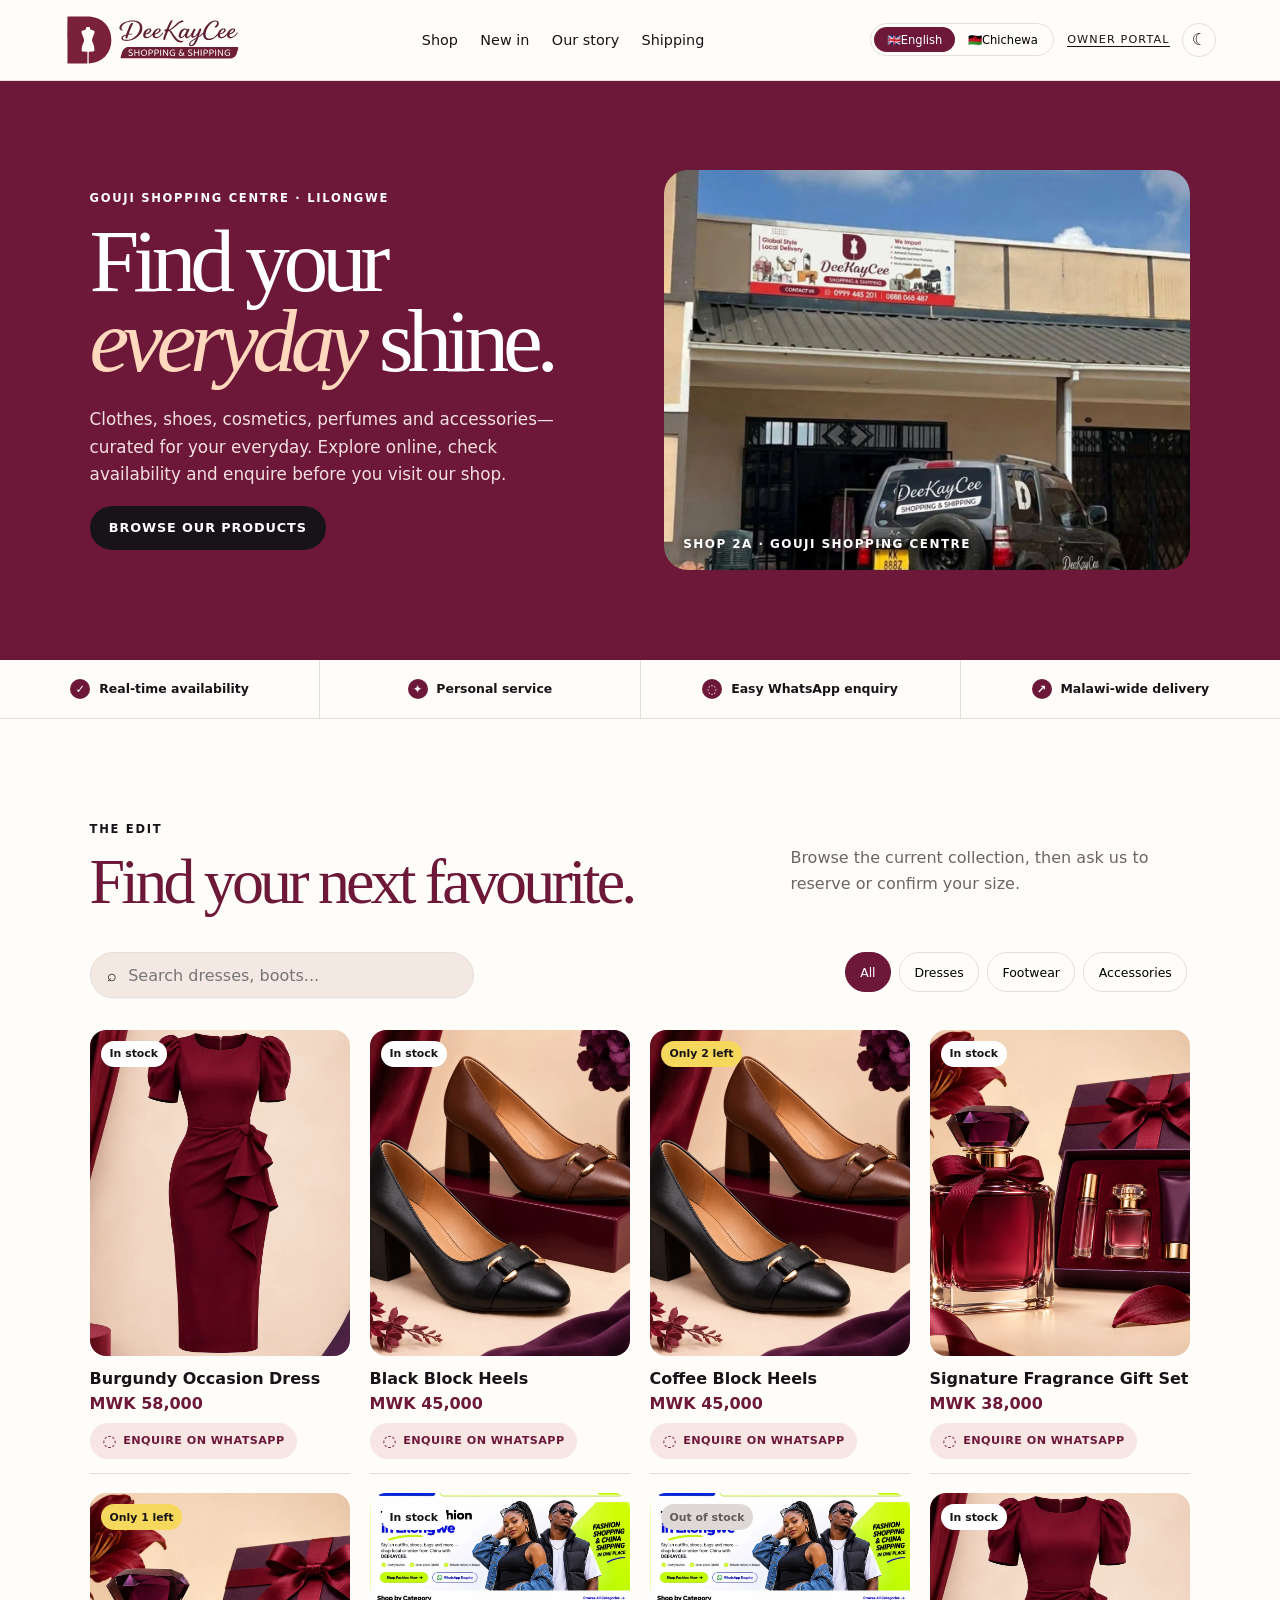
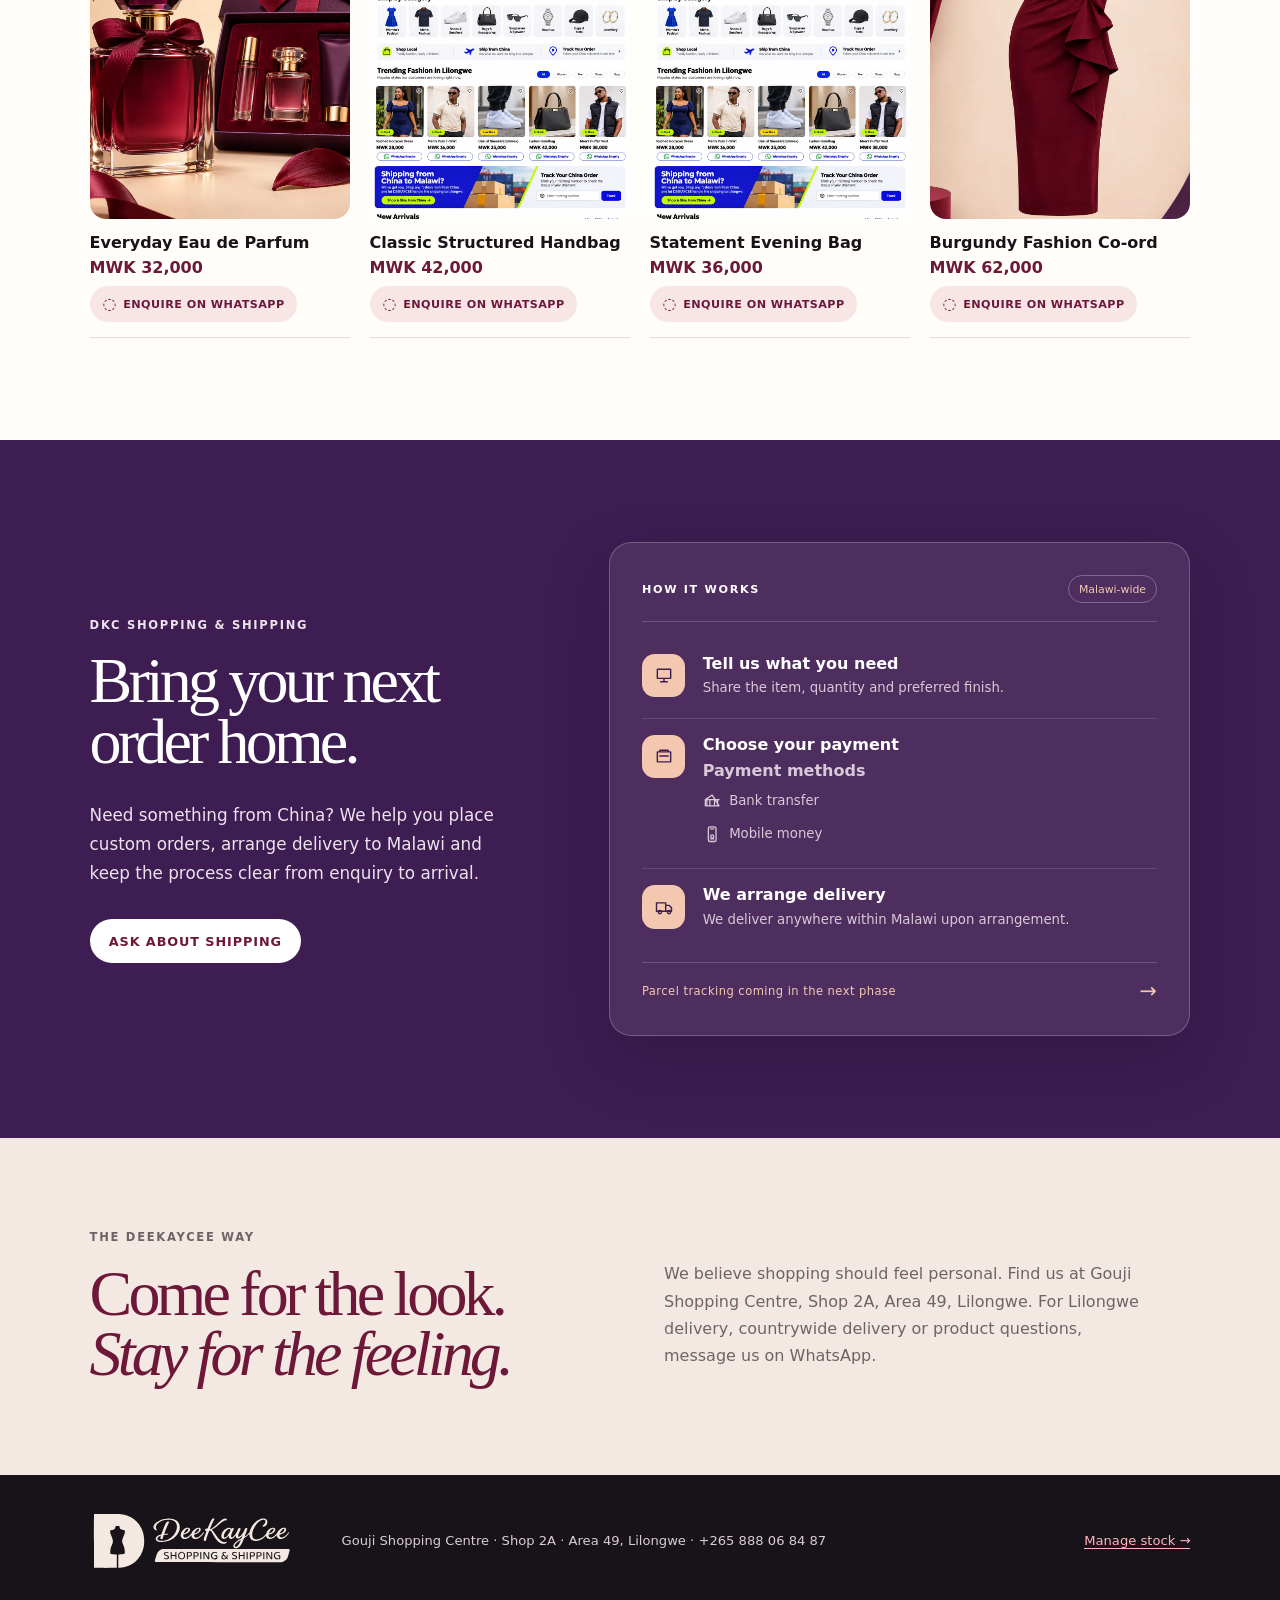
==== commit a5b0d09b: "Use real interface icons" ====
--- a/index.html
+++ b/index.html
@@ -11,5 +11,5 @@
 <section class="shop-section" id="shop"><div class="section-heading"><div><p class="eyebrow">THE EDIT</p><h2>Find your next favourite.</h2></div><p class="section-note">Browse the current collection, then ask us to reserve or confirm your size.</p></div><div class="shop-controls"><label class="search-box"><span aria-hidden="true">⌕</span><input id="search" type="search" placeholder="Search dresses, boots..." aria-label="Search products"></label><div class="filters" role="group" aria-label="Filter products"><button class="filter active" data-category="all">All</button><button class="filter" data-category="Dresses">Dresses</button><button class="filter" data-category="Footwear">Footwear</button><button class="filter" data-category="Accessories">Accessories</button></div></div><div id="product-grid" class="product-grid" aria-live="polite"></div><p id="empty-state" class="empty-state" hidden>No pieces match that search yet.</p></section>
 <section class="shipping-section" id="shipping"><div class="shipping-intro"><p class="eyebrow">DKC SHOPPING & SHIPPING</p><h2>Bring your next order home.</h2><p class="shipping-lede">Need something from China? We help you place custom orders, arrange delivery to Malawi and keep the process clear from enquiry to arrival.</p><a class="button button-light" href="https://wa.me/265888068487?text=Hi%20DeeKayCee%2C%20I%27d%20like%20to%20ask%20about%20shipping%20from%20China." target="_blank" rel="noopener">Ask about shipping</a></div><div class="shipping-panel"><div class="shipping-panel-heading"><span class="shipping-kicker">HOW IT WORKS</span><span class="shipping-badge">Malawi-wide</span></div><div class="shipping-steps"><div class="shipping-step"><span class="shipping-icon" aria-hidden="true"><svg viewBox="0 0 24 24"><path d="M4 5h16v11H4zM8 20h8M12 16v4"/></svg></span><div><strong>Tell us what you need</strong><p>Share the item, quantity and preferred finish.</p></div></div><div class="shipping-step"><span class="shipping-icon" aria-hidden="true"><svg viewBox="0 0 24 24"><path d="M4 7h16v12H4zM7 7V5h10v2M7 12h10"/></svg></span><div><strong>Choose your payment</strong><p>Bank transfer or mobile money, upon arrangement.</p></div></div><div class="shipping-step"><span class="shipping-icon" aria-hidden="true"><svg viewBox="0 0 24 24"><path d="M3 7h11v10H3zM14 10h4l3 3v4h-7zM7 20a2 2 0 1 0 0-4 2 2 0 0 0 0 4ZM18 20a2 2 0 1 0 0-4 2 2 0 0 0 0 4Z"/></svg></span><div><strong>We arrange delivery</strong><p>We deliver anywhere within Malawi upon arrangement.</p></div></div></div><div class="shipping-foot"><span>Parcel tracking coming in the next phase</span><span class="shipping-arrow" aria-hidden="true">→</span></div></div></section>
 <section class="story" id="about"><div><p class="eyebrow">THE DEEKAYCEE WAY</p><h2>Come for the look.<br><em>Stay for the feeling.</em></h2></div><p>We believe shopping should feel personal. Find us at Gouji Shopping Centre, Shop 2A, Area 49, Lilongwe. For Lilongwe delivery, countrywide delivery or product questions, message us on WhatsApp.</p></section></main>
-<footer class="site-footer"><div class="brand"><span>DEE</span>KAYCEE</div><p>Gouji Shopping Centre · Shop 2A · Area 49, Lilongwe · +265 888 06 84 87</p><a href="admin.html">Manage stock →</a></footer><script src="assets/app.js"></script></body></html>
+<footer class="site-footer"><div class="brand"><span>DEE</span>KAYCEE</div><p>Gouji Shopping Centre · Shop 2A · Area 49, Lilongwe · +265 888 06 84 87</p><a href="admin.html">Manage stock →</a></footer><script src="assets/app.js"></script><script src="assets/icon-polish.js"></script></body></html>
 
--- a/assets/styles.css
+++ b/assets/styles.css
@@ -1,2 +1,16 @@
 :root{--ink:#171318;--cream:#fbf8f2;--paper:#fffdf9;--burgundy:#6d1838;--purple:#3e1d52;--coral:#e94768;--muted:#6d6468;--line:#e7ddd6;--soft:#f4e9e2;font-family:Inter,ui-sans-serif,system-ui,-apple-system,"Segoe UI",sans-serif;color:var(--ink);background:var(--cream)}*{box-sizing:border-box}html{scroll-behavior:smooth}body{margin:0;background:var(--cream)}a{color:inherit;text-decoration:none}button,input{font:inherit}.site-header{position:sticky;top:0;z-index:10;min-height:78px;display:flex;align-items:center;gap:2rem;padding:.8rem clamp(1rem,5vw,5rem);background:rgba(255,253,249,.96);border-bottom:1px solid var(--line)}.brand{display:flex;align-items:center;gap:.5rem;font-weight:900;letter-spacing:-.07em;font-size:1.25rem;color:var(--burgundy)}.brand-mark{display:grid;place-items:center;width:2rem;height:2rem;border-radius:50%;background:var(--purple);color:#fff;font-size:.9rem;letter-spacing:0}.main-nav{display:flex;gap:1.4rem;margin:auto;font-size:.9rem}.main-nav a:hover{color:var(--coral)}.header-actions{display:flex;align-items:center;gap:.8rem}.language-switch{display:flex;border:1px solid var(--line);border-radius:999px;padding:.18rem}.lang{border:0;background:transparent;border-radius:999px;padding:.35rem .65rem;font-size:.72rem;cursor:pointer}.lang.active{background:var(--burgundy);color:#fff}.header-portal{font-size:.7rem;text-transform:uppercase;letter-spacing:.1em;border-bottom:1px solid}.hero{display:grid;grid-template-columns:1fr 1fr;min-height:570px;align-items:center;gap:3rem;padding:clamp(3rem,7vw,7rem) clamp(1rem,7vw,7rem);background:var(--burgundy);color:#fff}.eyebrow{font-size:.72rem;letter-spacing:.15em;font-weight:800;text-transform:uppercase;margin:0 0 1rem}.hero h1{font-family:Georgia,serif;font-weight:400;font-size:clamp(3.3rem,7vw,7rem);line-height:.9;letter-spacing:-.07em;margin:0 0 1.5rem}.hero h1 em{color:#ffd8bd}.hero-text{max-width:31rem;color:#f4dfe0;line-height:1.65;font-size:1.05rem}.hero-cta{display:flex;gap:.8rem;flex-wrap:wrap;margin-top:2rem}.button{display:inline-block;padding:.9rem 1.2rem;border-radius:999px;font-size:.8rem;font-weight:800;text-transform:uppercase;letter-spacing:.07em}.button-dark{background:var(--ink);color:#fff}.button-light{background:#fff;color:var(--burgundy)}.button-outline{border:1px solid currentColor}.hero-art{min-height:400px;position:relative;overflow:hidden;background:var(--soft);border-radius:1.5rem;color:var(--burgundy);display:grid;place-items:center}.hero-art:before{content:"DEE KAYCEE";font-family:Georgia,serif;font-size:clamp(2.4rem,6vw,6rem);font-weight:700;transform:rotate(-10deg);opacity:.16}.hero-art:after{content:"SHOPPING  •  SHIPPING";position:absolute;bottom:1.5rem;right:1.5rem;font-size:.75rem;letter-spacing:.15em}.hero-shape{width:45%;height:62%;background:#b88872;border-radius:48% 48% 12% 12%;transform:rotate(8deg);box-shadow:20px 20px 0 #d9baa9}.trust-row{display:grid;grid-template-columns:repeat(4,1fr);gap:1px;background:var(--line);border-bottom:1px solid var(--line)}.trust-row span{padding:1.2rem;text-align:center;background:var(--paper);font-size:.78rem;font-weight:800}.shop-section{padding:clamp(4rem,8vw,8rem) clamp(1rem,7vw,7rem);background:var(--paper)}.section-heading{display:flex;justify-content:space-between;align-items:end;gap:2rem;margin-bottom:2.5rem}.section-heading h2,.story h2,.shipping-section h2{font-family:Georgia,serif;font-size:clamp(2.3rem,5vw,5rem);font-weight:400;line-height:.95;letter-spacing:-.06em;margin:0;color:var(--burgundy)}.section-note{max-width:25rem;color:var(--muted);line-height:1.6}.shop-controls{display:flex;justify-content:space-between;gap:1rem;flex-wrap:wrap;margin-bottom:2rem}.search-box{display:flex;align-items:center;gap:.6rem;max-width:24rem;flex:1;border-bottom:1px solid var(--ink);padding:.7rem 0}.search-box input{width:100%;border:0;outline:0;background:transparent}.filters{display:flex;gap:.5rem;flex-wrap:wrap}.filter{border:1px solid var(--line);border-radius:999px;background:transparent;padding:.55rem .9rem;cursor:pointer;font-size:.78rem}.filter.active,.filter:hover{background:var(--burgundy);border-color:var(--burgundy);color:#fff}.product-grid{display:grid;grid-template-columns:repeat(4,1fr);gap:1.2rem}.product-image{aspect-ratio:4/5;background:var(--soft);display:flex;align-items:end;justify-content:center;overflow:hidden;position:relative;border-radius:1rem}.product-image:after{content:"";width:62%;height:72%;background:var(--tone,#a98d7d);border-radius:45% 45% 8% 8%;transform:rotate(var(--tilt,0deg));box-shadow:16px 16px 0 rgba(255,255,255,.35)}.availability{position:absolute;z-index:1;top:.7rem;left:.7rem;background:#fff;padding:.4rem .55rem;border-radius:999px;font-size:.68rem;font-weight:800}.availability.low{background:#f6d85c}.availability.out{background:#ded9d7;color:#625b5c}.product-info{padding:.9rem 0;border-bottom:1px solid var(--line)}.product-meta{display:flex;justify-content:space-between;gap:.5rem}.product-name{font-weight:800}.product-price{font-weight:800;color:var(--burgundy)}.product-category{font-size:.75rem;color:var(--muted);margin:.4rem 0}.enquire{display:inline-block;margin-top:.6rem;color:var(--coral);font-size:.74rem;font-weight:800;text-transform:uppercase;letter-spacing:.06em}.shipping-section{display:grid;grid-template-columns:1fr 1fr;gap:3rem;align-items:end;padding:clamp(3rem,7vw,7rem) clamp(1rem,7vw,7rem);background:var(--purple);color:#fff}.shipping-section h2{color:#fff}.shipping-section p{max-width:32rem;line-height:1.7;color:#eee2ed}.story{display:grid;grid-template-columns:1fr 1fr;gap:3rem;padding:clamp(3rem,7vw,7rem) clamp(1rem,7vw,7rem);background:var(--soft)}.story p{max-width:30rem;line-height:1.7;color:var(--muted);align-self:end}.site-footer{display:flex;gap:2rem;align-items:center;padding:2.2rem clamp(1rem,7vw,7rem);background:var(--ink);color:#fff;font-size:.82rem}.site-footer p{margin-right:auto;color:#d9ced1}.site-footer a{color:#ffb5bd;border-bottom:1px solid}@media(max-width:850px){.site-header{flex-wrap:wrap}.main-nav{order:3;width:100%;justify-content:space-between;overflow:auto;margin:0}.hero{grid-template-columns:1fr;padding-top:4rem}.hero-art{min-height:300px}.trust-row{grid-template-columns:repeat(2,1fr)}.section-heading,.shipping-section,.story{grid-template-columns:1fr}.product-grid{grid-template-columns:repeat(2,1fr)}.site-footer{flex-wrap:wrap}.site-footer p{width:100%;order:3}}@media(max-width:500px){.header-portal{display:none}.hero h1{font-size:3.5rem}.product-grid{gap:.8rem}.product-name{font-size:.82rem}.product-price{font-size:.78rem}.trust-row span{font-size:.68rem;padding:.9rem .4rem}}
 
+:root{--listing-whatsapp:#f8e6e5}
+.language-switch .lang{padding-inline:.8rem;white-space:nowrap}
+.shop-controls .search-box{border:1px solid var(--line);border-radius:999px;padding:.7rem 1rem;background:var(--soft);box-shadow:0 1px 0 rgba(23,19,24,.03)}
+.shop-controls .search-box:focus-within{border-color:var(--burgundy);box-shadow:0 0 0 3px rgba(109,24,56,.12)}
+.shop-controls .filters{flex-wrap:nowrap;overflow-x:auto;padding:0 .2rem .35rem;scrollbar-width:none}
+.shop-controls .filters::-webkit-scrollbar{display:none}
+.product-info .product-meta{display:block}
+.product-info .product-name{display:block;line-height:1.15}
+.product-info .product-price{display:block;margin-top:.35rem}
+.product-info .product-category{display:none}
+.product-info .enquire{display:inline-flex;align-items:center;justify-content:center;gap:.4rem;min-height:2.25rem;padding:.45rem .8rem;border-radius:999px;background:var(--listing-whatsapp);color:var(--burgundy);font-size:.7rem;letter-spacing:.04em}
+.product-info .enquire::before{content:'◌';font-size:1rem;line-height:1}
+@media(max-width:500px){.shop-controls{display:block}.shop-controls .search-box{max-width:none;margin-bottom:.8rem}.shop-controls .filters{margin-right:-1rem}.product-info .enquire{width:100%;font-size:.64rem;padding-inline:.45rem}}
+.enquire svg,.whatsapp-button svg{width:1.05rem;height:1.05rem;flex:0 0 auto}.share-button svg{width:1.2rem;height:1.2rem}.back-link{display:inline-flex!important;align-items:center;gap:.25rem}.back-link svg{width:1rem;height:1rem;flex:0 0 auto}
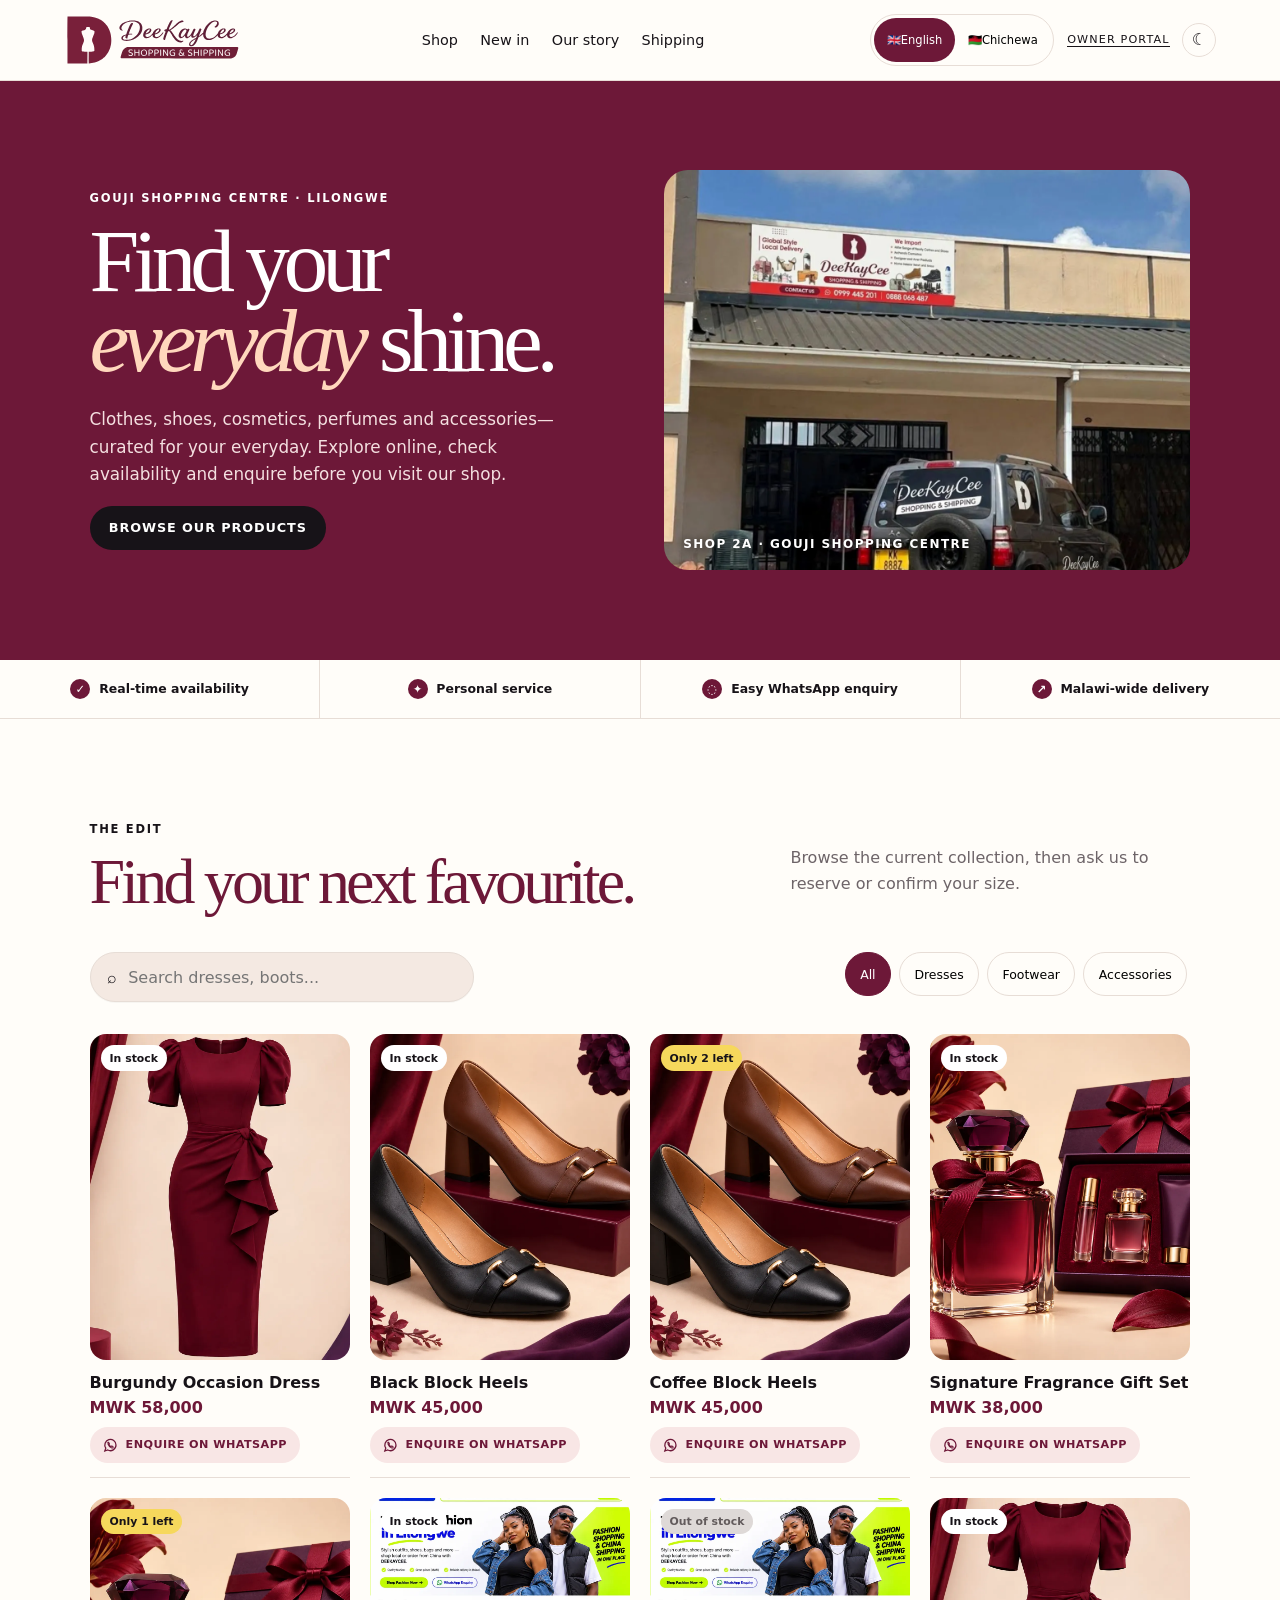
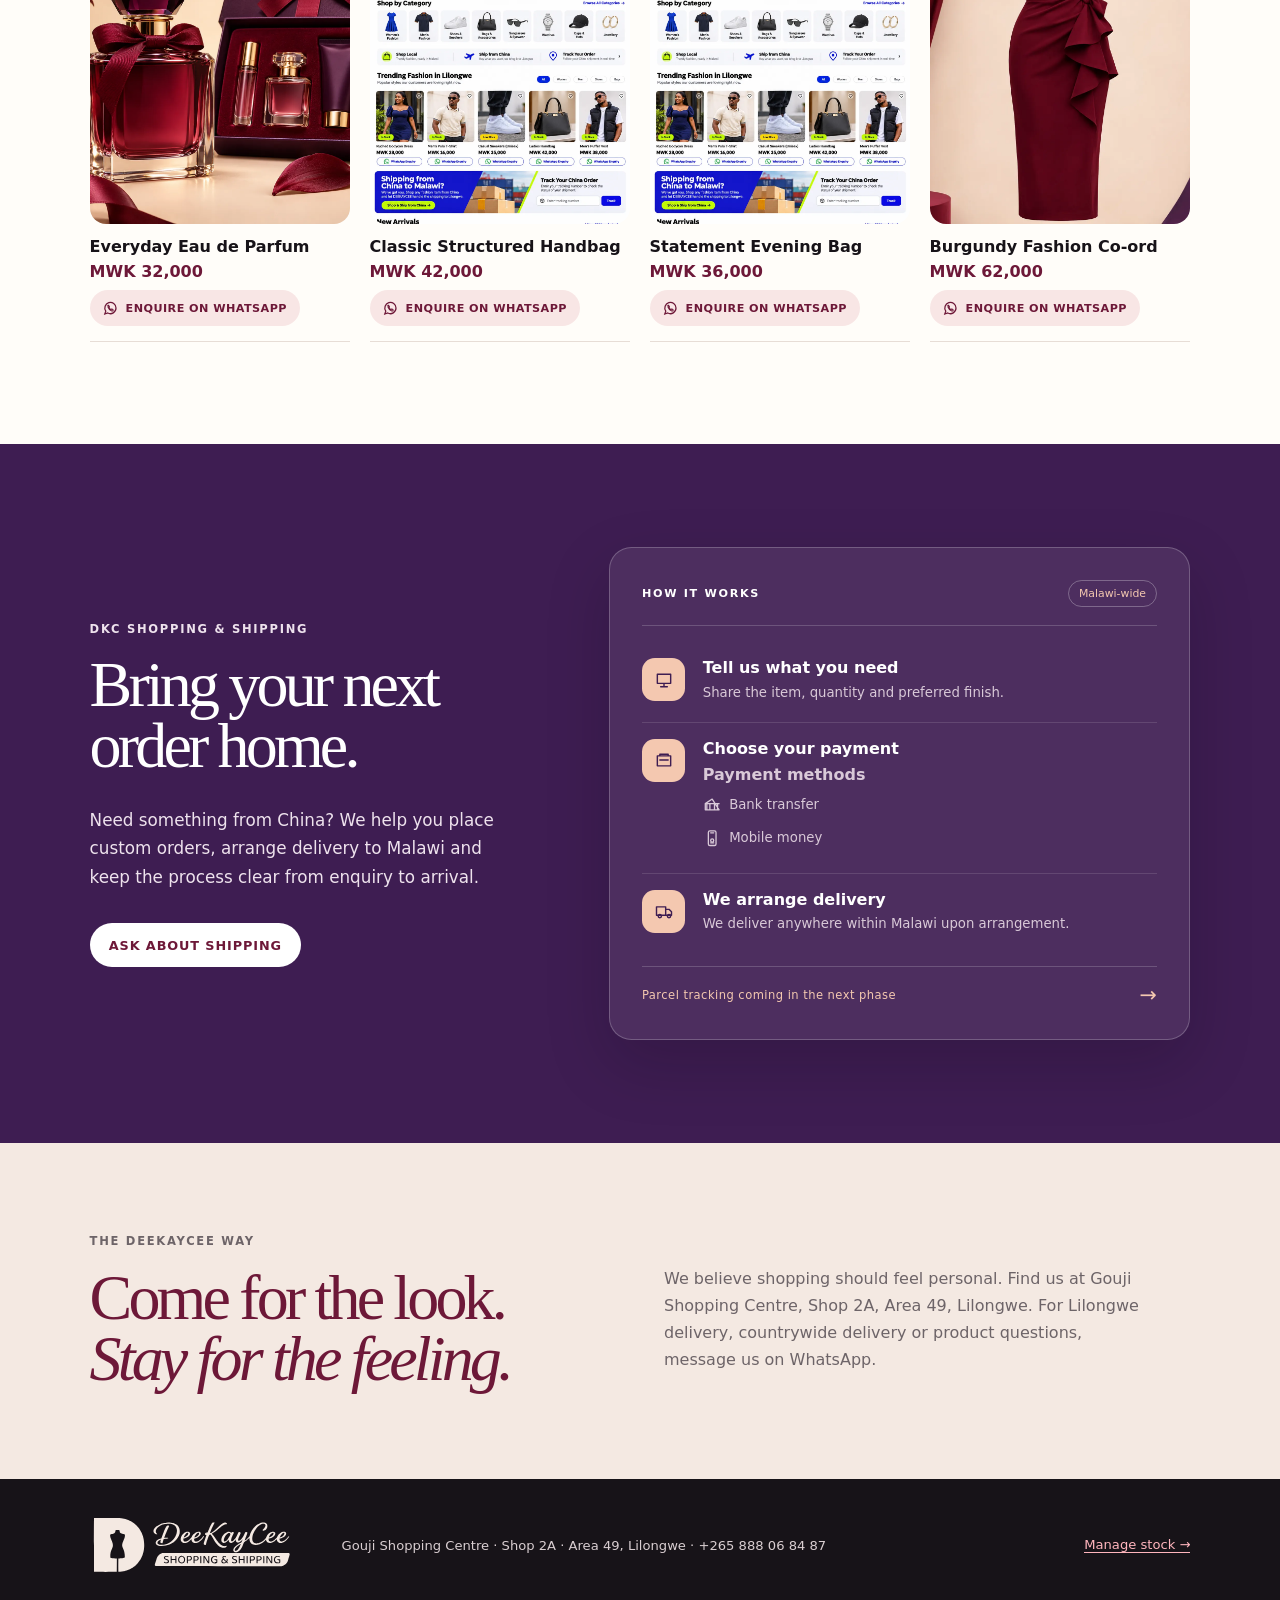
==== commit ee4b2bf7: "Add shared DeeKayCee design tokens" ====
--- a/index.html
+++ b/index.html
@@ -3,7 +3,7 @@
 <meta charset="utf-8"><meta name="viewport" content="width=device-width, initial-scale=1">
 <title>DEEKAYCEE Shopping &amp; Shipping | Fashion, cosmetics &amp; perfumes in Lilongwe</title>
 <meta name="description" content="DEEKAYCEE Shopping &amp; Shipping at Gouji Shopping Centre, Area 49, Lilongwe. Explore clothes, shoes, cosmetics, perfumes and accessories, check availability and enquire on WhatsApp.">
-<link rel="canonical" href="https://deekaycee.shop/"><meta property="og:title" content="DEE KAY CEE Shopping & Shipping | Lilongwe"><meta property="og:description" content="Explore clothes, shoes, cosmetics, perfumes and accessories in Lilongwe. Check availability and enquire on WhatsApp."><meta property="og:type" content="website"><meta property="og:url" content="https://deekaycee.shop/"><meta property="og:image" content="https://deekaycee.shop/assets/social-preview.jpg"><meta property="og:image:secure_url" content="https://deekaycee.shop/assets/social-preview.jpg"><meta property="og:image:type" content="image/jpeg"><meta property="og:image:width" content="1200"><meta property="og:image:height" content="630"><meta name="twitter:card" content="summary_large_image"><meta name="twitter:title" content="DEE KAY CEE Shopping & Shipping"><meta name="twitter:description" content="Explore the shop in Lilongwe and enquire on WhatsApp."><meta name="twitter:image" content="https://deekaycee.shop/assets/social-preview.jpg"><link rel="stylesheet" href="assets/styles.css">
+<link rel="canonical" href="https://deekaycee.shop/"><meta property="og:title" content="DEE KAY CEE Shopping & Shipping | Lilongwe"><meta property="og:description" content="Explore clothes, shoes, cosmetics, perfumes and accessories in Lilongwe. Check availability and enquire on WhatsApp."><meta property="og:type" content="website"><meta property="og:url" content="https://deekaycee.shop/"><meta property="og:image" content="https://deekaycee.shop/assets/social-preview.jpg"><meta property="og:image:secure_url" content="https://deekaycee.shop/assets/social-preview.jpg"><meta property="og:image:type" content="image/jpeg"><meta property="og:image:width" content="1200"><meta property="og:image:height" content="630"><meta name="twitter:card" content="summary_large_image"><meta name="twitter:title" content="DEE KAY CEE Shopping & Shipping"><meta name="twitter:description" content="Explore the shop in Lilongwe and enquire on WhatsApp."><meta name="twitter:image" content="https://deekaycee.shop/assets/social-preview.jpg"><link rel="stylesheet" href="assets/tokens.css"><link rel="stylesheet" href="assets/styles.css">
 <script type="application/ld+json">{"@context":"https://schema.org","@type":"Store","name":"DEEKAYCEE Shopping & Shipping","description":"Clothes, shoes, cosmetics, perfumes and accessories in Lilongwe.","url":"https://deekaycee.shop/","telephone":"+265888068487","address":{"@type":"PostalAddress","streetAddress":"Gouji Shopping Centre, Shop 2A","addressLocality":"Area 49, Lilongwe","addressCountry":"MW"},"sameAs":["https://www.facebook.com/profile.php?id=100063691755286"]}</script></head>
 <body><header class="site-header"><a class="brand" href="./" aria-label="DEEKAYCEE home"><span>DEE</span>KAYCEE</a><nav class="main-nav" aria-label="Main navigation"><a href="#shop" data-en="Shop" data-ny="Sitolosi">Shop</a><a href="#new-in" data-en="New in" data-ny="Zatsopano">New in</a><a href="#about" data-en="Our story" data-ny="Nkhani yathu">Our story</a><a href="#shipping" data-en="Shipping" data-ny="Kutumiza">Shipping</a></nav><div class="header-actions"><div class="language-switch" role="group" aria-label="Language"><button class="lang active" data-lang="en"><span aria-hidden="true">🇬🇧</span> English</button><button class="lang" data-lang="ny"><span aria-hidden="true">🇲🇼</span> Chichewa</button></div><a class="header-portal" href="admin.html">Owner portal</a></div></header>
 <main><section class="hero" id="new-in"><div class="hero-copy"><p class="eyebrow">GOUJI SHOPPING CENTRE · LILONGWE</p><h1>Find your<br><em>everyday</em> shine.</h1><p class="hero-text" data-en="Clothes, shoes, cosmetics, perfumes and accessories—curated for your everyday. Explore online, check availability and enquire before you visit our shop." data-ny="Zovala, nsapato, zodzikongoletsera, mafuta onunkhira ndi zinthu zina—zosankhidwa kwa inu. Yang'anani pa intaneti, onani zomwe zilipo ndi kutifunsa musanabwere ku shopu.">Clothes, shoes, cosmetics, perfumes and accessories—curated for your everyday. Explore online, check availability and enquire before you visit our shop.</p><a class="button button-dark" href="#shop">Explore the edit</a></div><div class="hero-art" aria-label="Fashion editorial preview"><div class="hero-shape"></div><span>SHOP 2A</span></div></section>
--- a/assets/tokens.css
+++ b/assets/tokens.css
@@ -0,0 +1,7 @@
+:root{--dkc-canvas:#fbf8f2;--dkc-surface:#fffdf9;--dkc-surface-subtle:#f4e9e2;--dkc-text:#171318;--dkc-text-muted:#6d6468;--dkc-border:#e7ddd6;--dkc-primary:#6d1838;--dkc-on-primary:#fff;--dkc-focus:rgba(109,24,56,.22);--dkc-success-bg:#dff2e5;--dkc-success:#28734f;--dkc-warning-bg:#fff0c9;--dkc-warning:#9b6914;--dkc-danger-bg:#f3dddd;--dkc-danger:#9e304c;--dkc-radius-sm:8px;--dkc-radius-control:12px;--dkc-radius-card:16px;--dkc-space-1:4px;--dkc-space-2:8px;--dkc-space-3:12px;--dkc-space-4:16px;--dkc-space-5:24px;--dkc-space-6:32px;--dkc-space-7:48px;--dkc-control-height:44px;--dkc-touch:44px;--dkc-icon-size:20px}
+:root[data-theme=dark]{--dkc-canvas:#171318;--dkc-surface:#231b22;--dkc-surface-subtle:#30232b;--dkc-text:#f4e9e2;--dkc-text-muted:#d6c6ca;--dkc-border:#4a3740;--dkc-focus:rgba(244,233,226,.3)}
+.dkc-icon{width:var(--dkc-icon-size);height:var(--dkc-icon-size);display:inline-block;flex:0 0 auto;vertical-align:middle}.dkc-control{min-height:var(--dkc-control-height);border-radius:var(--dkc-radius-control)}
+.search-box:focus-within,.dkc-control:focus-visible,.filter:focus-visible,.theme-toggle:focus-visible,.lang:focus-visible,.share-button:focus-visible,.enquire:focus-visible{outline:3px solid var(--dkc-focus);outline-offset:2px}
+.enquire::before{content:none!important}.enquire,.whatsapp-button{gap:var(--dkc-space-2)}
+.enquire svg,.whatsapp-button svg{width:16px;height:16px;flex:0 0 auto}.share-button svg{width:20px;height:20px}.back-link svg{width:20px;height:20px}
+.filter,.lang,.button,.enquire,.whatsapp-button,.share-button{min-height:var(--dkc-control-height)}
